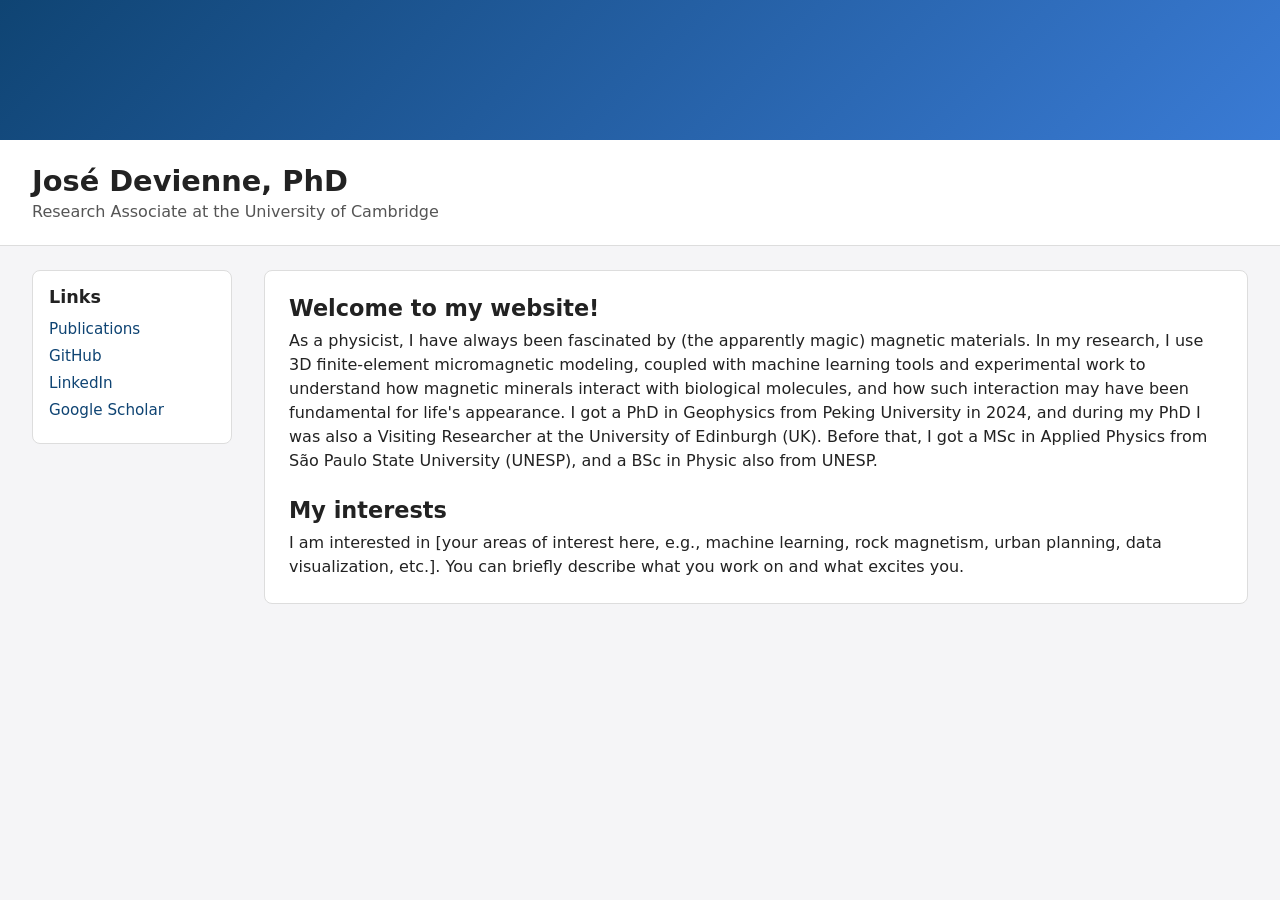
==== index.html @ e474de64 "Correct spelling of 'Jose' to 'José' in index.html" ====
<!DOCTYPE html>
<html lang="en">
<head>
  <meta charset="UTF-8" />
  <title>José Devienne</title>
  <meta name="viewport" content="width=device-width, initial-scale=1" />

  <style>
    * {
      box-sizing: border-box;
      margin: 0;
      padding: 0;
      font-family: system-ui, -apple-system, BlinkMacSystemFont, "Segoe UI", sans-serif;
    }

    body {
      background-color: #f5f5f7;
      color: #222;
    }

    /* Top stripe (can be replaced by a figure/image later) */
    .top-stripe {
      width: 100%;
      height: 140px;
      background: linear-gradient(135deg, #0f4473, #3a7bd5);
    }

    /* Name + job under the stripe */
    .header-info {
      padding: 1.5rem 2rem;
      background-color: #ffffff;
      border-bottom: 1px solid #ddd;
    }

    .header-info h1 {
      font-size: 1.8rem;
      margin-bottom: 0.25rem;
    }

    .header-info p {
      font-size: 1rem;
      color: #555;
    }

    /* Layout with sidebar + main content */
    .page {
      display: flex;
      align-items: flex-start;
      padding: 1.5rem 2rem;
      gap: 2rem;
    }

    /* Left tab / sidebar */
    .sidebar {
      width: 200px;
      background-color: #ffffff;
      border-radius: 8px;
      border: 1px solid #ddd;
      padding: 1rem;
    }

    .sidebar h2 {
      font-size: 1.1rem;
      margin-bottom: 0.75rem;
    }

    .nav-links {
      list-style: none;
    }

    .nav-links li {
      margin-bottom: 0.5rem;
    }

    .nav-links a {
      text-decoration: none;
      color: #0f4473;
      font-size: 0.95rem;
    }

    .nav-links a:hover {
      text-decoration: underline;
    }

    /* Main content area */
    .main-content {
      flex: 1;
      background-color: #ffffff;
      border-radius: 8px;
      border: 1px solid #ddd;
      padding: 1.5rem;
    }

    .main-content section + section {
      margin-top: 1.5rem;
    }

    #welcome h2,
    #interests h2 {
      font-size: 1.4rem;
      margin-bottom: 0.5rem;
    }

    #welcome p,
    #interests p {
      line-height: 1.5;
    }

    /* Responsive: stack sidebar below on small screens */
    @media (max-width: 768px) {
      .page {
        flex-direction: column;
      }

      .sidebar {
        width: 100%;
        order: 2;
      }

      .main-content {
        order: 1;
      }
    }
  </style>
</head>
<body>

  <!-- 1. Stripe on top (replace with a figure/image later if you want) -->
  <div class="top-stripe"></div>

  <!-- Space for name and current job beneath -->
  <header class="header-info">
    <h1>José Devienne, PhD</h1>
    <p>Research Associate at the University of Cambridge</p>
  </header>

  <div class="page">
    <!-- 4. Left tab with links -->
    <nav class="sidebar">
      <h2>Links</h2>
      <ul class="nav-links">
        <li><a href="publications.html">Publications</a></li>
        <li><a href="https://github.com/devienne" target="_blank" rel="noopener">GitHub</a></li>
        <li><a href="https://www.linkedin.com/in/jos%C3%A9-augusto-devienne-331602205/" target="_blank" rel="noopener">LinkedIn</a></li>
        <li><a href="https://scholar.google.com/citations?user=Jmeok9IAAAAJ&hl=en" target="_blank" rel="noopener">Google Scholar</a></li>
      </ul>
    </nav>

    <!-- Main content: welcome + interests -->
    <main class="main-content">
      <!-- 2. Welcome phrase -->
      <section id="welcome">
        <h2>Welcome to my website!</h2>
        <p>
          As a physicist, I have always been fascinated by (the apparently magic) magnetic materials. In my research, I use 3D finite-element micromagnetic modeling, coupled with machine learning tools and experimental work to understand how magnetic minerals interact with biological molecules, and how such interaction may have been fundamental for life's appearance. I got a PhD in Geophysics from Peking University in 2024, and during my PhD I was also a Visiting Researcher at the University of Edinburgh (UK). Before that, I got a MSc in Applied Physics from São Paulo State University (UNESP), and a BSc in Physic also from UNESP.  
        </p>
      </section>

      <!-- 3. Space for presenting interests -->
      <section id="interests">
        <h2>My interests</h2>
        <p>
          <!-- Replace this with your own text -->
          I am interested in [your areas of interest here, e.g., machine learning, rock magnetism, 
          urban planning, data visualization, etc.].  
          You can briefly describe what you work on and what excites you.
        </p>
      </section> 
    </main>
  </div>
</body>
</html>
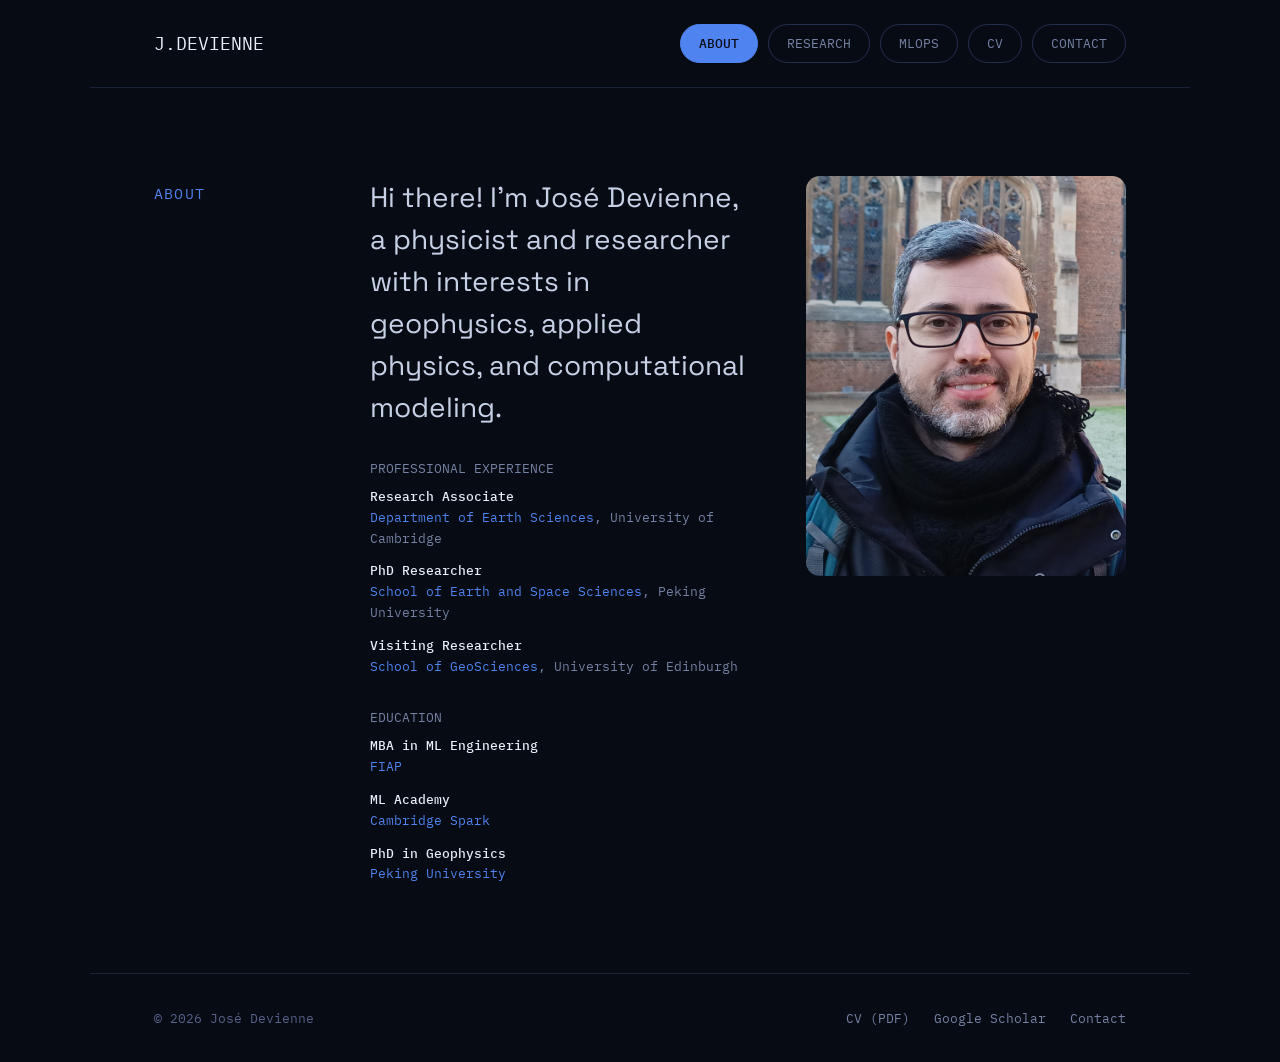
==== commit f9ea5440: "rebuilt website/ added HTMLs, CSS and JS files" ====
--- a/index.html
+++ b/index.html
@@ -1,172 +1,87 @@
 <!DOCTYPE html>
 <html lang="en">
 <head>
-  <meta charset="UTF-8" />
-  <title>José Devienne</title>
-  <meta name="viewport" content="width=device-width, initial-scale=1" />
-
-  <style>
-    * {
-      box-sizing: border-box;
-      margin: 0;
-      padding: 0;
-      font-family: system-ui, -apple-system, BlinkMacSystemFont, "Segoe UI", sans-serif;
-    }
-
-    body {
-      background-color: #f5f5f7;
-      color: #222;
-    }
-
-    /* Top stripe (can be replaced by a figure/image later) */
-    .top-stripe {
-      width: 100%;
-      height: 140px;
-      background: linear-gradient(135deg, #0f4473, #3a7bd5);
-    }
-
-    /* Name + job under the stripe */
-    .header-info {
-      padding: 1.5rem 2rem;
-      background-color: #ffffff;
-      border-bottom: 1px solid #ddd;
-    }
-
-    .header-info h1 {
-      font-size: 1.8rem;
-      margin-bottom: 0.25rem;
-    }
-
-    .header-info p {
-      font-size: 1rem;
-      color: #555;
-    }
-
-    /* Layout with sidebar + main content */
-    .page {
-      display: flex;
-      align-items: flex-start;
-      padding: 1.5rem 2rem;
-      gap: 2rem;
-    }
-
-    /* Left tab / sidebar */
-    .sidebar {
-      width: 200px;
-      background-color: #ffffff;
-      border-radius: 8px;
-      border: 1px solid #ddd;
-      padding: 1rem;
-    }
-
-    .sidebar h2 {
-      font-size: 1.1rem;
-      margin-bottom: 0.75rem;
-    }
-
-    .nav-links {
-      list-style: none;
-    }
-
-    .nav-links li {
-      margin-bottom: 0.5rem;
-    }
-
-    .nav-links a {
-      text-decoration: none;
-      color: #0f4473;
-      font-size: 0.95rem;
-    }
-
-    .nav-links a:hover {
-      text-decoration: underline;
-    }
-
-    /* Main content area */
-    .main-content {
-      flex: 1;
-      background-color: #ffffff;
-      border-radius: 8px;
-      border: 1px solid #ddd;
-      padding: 1.5rem;
-    }
-
-    .main-content section + section {
-      margin-top: 1.5rem;
-    }
-
-    #welcome h2,
-    #interests h2 {
-      font-size: 1.4rem;
-      margin-bottom: 0.5rem;
-    }
-
-    #welcome p,
-    #interests p {
-      line-height: 1.5;
-    }
-
-    /* Responsive: stack sidebar below on small screens */
-    @media (max-width: 768px) {
-      .page {
-        flex-direction: column;
-      }
-
-      .sidebar {
-        width: 100%;
-        order: 2;
-      }
-
-      .main-content {
-        order: 1;
-      }
-    }
-  </style>
+<meta charset="UTF-8">
+<meta name="viewport" content="width=device-width, initial-scale=1">
+<title>José Devienne — Physicist</title>
+<link rel="preconnect" href="https://fonts.googleapis.com">
+<link rel="preconnect" href="https://fonts.gstatic.com" crossorigin>
+<link href="https://fonts.googleapis.com/css2?family=IBM+Plex+Mono:wght@400;500&family=Space+Grotesk:wght@400;500;600&display=swap" rel="stylesheet">
+<link rel="stylesheet" href="style.css">
 </head>
 <body>
+<div class="wrap">
 
-  <!-- 1. Stripe on top (replace with a figure/image later if you want) -->
-  <div class="top-stripe"></div>
+  <!-- Step 1: brand top-left (links home), tabs top-right -->
+  <nav>
+    <a class="brand" href="index.html">J.DEVIENNE</a>
+    <div class="tabs">
+      <a class="active" href="index.html">ABOUT</a>
+      <a href="research.html">RESEARCH</a>
+      <a href="mlops.html">MLOPS</a>
+      <a href="cv.html">CV</a>
+      <a href="contact.html">CONTACT</a>
+    </div>
+  </nav>
 
-  <!-- Space for name and current job beneath -->
-  <header class="header-info">
-    <h1>José Devienne, PhD</h1>
-    <p>Research Associate at the University of Cambridge</p>
-  </header>
+  <!-- Home = photo + intro text, no hero figure -->
+  <section class="about" id="about">
+    <div class="label">ABOUT</div>
+    <div>
+      <p class="lede">
+        Hi there! I'm José Devienne, a physicist and researcher with interests in geophysics, applied physics, and computational modeling.
+      </p>
+      <div class="history">
+        <div class="hist-group">
+          <div class="k">PROFESSIONAL EXPERIENCE</div>
+          <ul class="hist-list">
+            <li>
+              <div class="role">Research Associate</div>
+              <div class="sub"><a href="https://www.esc.cam.ac.uk/" target="_blank" rel="noopener">Department of Earth Sciences</a>, University of Cambridge</div>
+            </li>
+            <li>
+              <div class="role">PhD Researcher</div>
+              <div class="sub"><a href="https://sess2.pku.edu.cn/english/index.htm" target="_blank" rel="noopener">School of Earth and Space Sciences</a>, Peking University</div>
+            </li>
+            <li>
+              <div class="role">Visiting Researcher</div>
+              <div class="sub"><a href="https://geosciences.ed.ac.uk/" target="_blank" rel="noopener">School of GeoSciences</a>, University of Edinburgh</div>
+            </li>
+          </ul>
+        </div>
+        <div class="hist-group">
+          <div class="k">EDUCATION</div>
+          <ul class="hist-list">
+            <li>
+              <div class="role">MBA in ML Engineering</div>
+              <div class="sub"><a href="https://www.fiap.com.br/" target="_blank" rel="noopener">FIAP</a></div>
+            </li>
+            <li>
+              <div class="role">ML Academy</div>
+              <div class="sub"><a href="https://www.cambridgespark.com/" target="_blank" rel="noopener">Cambridge Spark</a></div>
+            </li>
+            <li>
+              <div class="role">PhD in Geophysics</div>
+              <div class="sub"><a href="https://sess2.pku.edu.cn/english/index.htm" target="_blank" rel="noopener">Peking University</a></div>
+            </li>
+          </ul>
+        </div>
+      </div>
+    </div>
+    <figure>
+      <img src="assets/photo.jpg" alt="José Devienne">
+    </figure>
+  </section>
 
-  <div class="page">
-    <!-- 4. Left tab with links -->
-    <nav class="sidebar">
-      <h2>Links</h2>
-      <ul class="nav-links">
-        <li><a href="publications.html">Publications</a></li>
-        <li><a href="https://github.com/devienne" target="_blank" rel="noopener">GitHub</a></li>
-        <li><a href="https://www.linkedin.com/in/jos%C3%A9-augusto-devienne-331602205/" target="_blank" rel="noopener">LinkedIn</a></li>
-        <li><a href="https://scholar.google.com/citations?user=Jmeok9IAAAAJ&hl=en" target="_blank" rel="noopener">Google Scholar</a></li>
-      </ul>
-    </nav>
+  <footer>
+    <div>&copy; 2026 José Devienne</div>
+    <div class="foot-links">
+      <a href="assets/cv.pdf" target="_blank">CV (PDF)</a>
+      <a href="https://scholar.google.com/citations?user=Jmeok9IAAAAJ&hl=en" target="_blank" rel="noopener">Google Scholar</a>
+      <a href="contact.html">Contact</a>
+    </div>
+  </footer>
 
-    <!-- Main content: welcome + interests -->
-    <main class="main-content">
-      <!-- 2. Welcome phrase -->
-      <section id="welcome">
-        <h2>Welcome to my website!</h2>
-        <p>
-          As a physicist, I have always been fascinated by (the apparently magic) magnetic materials. In my research, I use 3D finite-element micromagnetic modeling, coupled with machine learning tools and experimental work to understand how magnetic minerals interact with biological molecules, and how such interaction may have been fundamental for life's appearance. I got a PhD in Geophysics from Peking University in 2024, and during my PhD I was also a Visiting Researcher at the University of Edinburgh (UK). Before that, I got a MSc in Applied Physics from São Paulo State University (UNESP), and a BSc in Physic also from UNESP.  
-        </p>
-      </section>
-
-      <!-- 3. Space for presenting interests -->
-      <section id="interests">
-        <h2>My interests</h2>
-        <p>
-          <!-- Replace this with your own text -->
-          I am interested in [your areas of interest here, e.g., machine learning, rock magnetism, 
-          urban planning, data visualization, etc.].  
-          You can briefly describe what you work on and what excites you.
-        </p>
-      </section> 
-    </main>
-  </div>
+</div>
 </body>
-</html>
+</html>
--- a/style.css
+++ b/style.css
@@ -0,0 +1,348 @@
+/* ============================================================
+   Fonts — same families as the reference site (avalantinas.com):
+   Space Grotesk for headings/body, IBM Plex Mono for labels/nav.
+   Loaded from Google Fonts instead of self-hosted woff2 files —
+   fewer moving parts for a small personal site.
+   ============================================================ */
+
+:root {
+  /* dark blue palette (reference site uses dark + warm orange;
+     we swap in a navy background + blue accent instead) */
+  --bg: #070b14;
+  --ink: #e8edf7;
+  --ink-soft: #c7d1e6;
+  --ink-mute: #93a1c2;
+  --ink-dim: #7482a3;
+  --ink-faint: #57628a;
+  --accent: #4f83f0;
+  --accent-soft: #b9d3ff;
+  --line: #182238;
+  --line-card: #1c2740;
+  --line-pill: #24304c;
+  --card: #0d1526;
+
+  --mono: 'IBM Plex Mono', ui-monospace, monospace;
+  --sans: 'Space Grotesk', sans-serif;
+  --pad: clamp(20px, 5vw, 64px);
+}
+
+* { margin: 0; padding: 0; box-sizing: border-box; }
+
+body {
+  background: var(--bg);
+  color: var(--ink);
+  font-family: var(--sans);
+}
+
+img { max-width: 100%; height: auto; display: block; }
+a { color: var(--accent); }
+a:hover { color: var(--accent-soft); }
+
+.wrap { width: 100%; max-width: 1100px; margin: 0 auto; }
+
+.label {
+  font-family: var(--mono);
+  font-size: 15px;
+  letter-spacing: 0.08em;
+  color: var(--accent);
+  display: block;
+}
+
+/* ============================================================
+   Nav — brand pinned left, tabs pinned right (space-between)
+   ============================================================ */
+nav {
+  display: flex;
+  justify-content: space-between;
+  align-items: center;
+  gap: 16px 20px;
+  flex-wrap: wrap;
+  padding: 24px var(--pad);
+  border-bottom: 1px solid var(--line);
+}
+
+.brand {
+  font-family: var(--mono);
+  font-size: 18px;
+  color: var(--ink);
+  text-decoration: none;
+}
+.brand:hover { color: var(--accent-soft); }
+
+.tabs {
+  display: flex;
+  flex-wrap: wrap;
+  gap: 10px;
+  font-family: var(--mono);
+  font-size: 13px;
+}
+
+.tabs a {
+  color: var(--ink-dim);
+  text-decoration: none;
+  padding: 10px 18px;
+  border: 1px solid var(--line-pill);
+  border-radius: 999px;
+  transition: color 0.15s, border-color 0.15s, background 0.15s;
+}
+.tabs a:hover { color: var(--accent-soft); border-color: var(--accent); }
+.tabs a.active {
+  color: var(--bg);
+  background: var(--accent);
+  border-color: var(--accent);
+  font-weight: 500;
+}
+
+/* ============================================================
+   About / home page
+   ============================================================ */
+.about {
+  padding: 88px var(--pad);
+  display: grid;
+  grid-template-columns: 160px 1fr 320px;
+  gap: 56px;
+  align-items: start;
+}
+.about .label { padding-top: 8px; }
+.about .lede {
+  font-size: clamp(21px, 2.2vw, 28px);
+  line-height: 1.5;
+  font-weight: 400;
+  margin: 0 0 32px;
+  color: var(--ink-soft);
+}
+.about p + p { margin-top: 16px; }
+
+.history {
+  display: flex;
+  flex-wrap: wrap;
+  gap: 32px 64px;
+  margin-top: 32px;
+}
+.hist-group { font-family: var(--mono); font-size: 13px; }
+.hist-group .k { color: var(--ink-dim); margin-bottom: 10px; }
+.hist-list { list-style: none; display: flex; flex-direction: column; gap: 12px; }
+.hist-list li { line-height: 1.6; }
+.hist-list .role { color: var(--ink); font-weight: 500; }
+.hist-list .sub { display: block; color: var(--ink-dim); }
+.hist-list .sub a { color: var(--accent); text-decoration: none; }
+.hist-list .sub a:hover { color: var(--accent-soft); }
+.about figure { margin: 0; }
+.about figure img {
+  width: 320px;
+  max-width: 100%;
+  height: 400px;
+  object-fit: cover;
+  border-radius: 14px;
+  display: block;
+}
+
+@media (max-width: 1023px) {
+  .about {
+    grid-template-columns: 1fr;
+    gap: 32px;
+    padding-top: 64px;
+    padding-bottom: 64px;
+  }
+  .about .label { padding-top: 0; }
+}
+
+/* ============================================================
+   Research page — approach panels
+   ============================================================ */
+.approach > .label { display: block; padding: 56px var(--pad) 0; }
+.approach h2 {
+  font-size: clamp(26px, 3vw, 38px);
+  font-weight: 500;
+  letter-spacing: -0.01em;
+  padding: 14px var(--pad) 40px;
+}
+.panels {
+  display: flex;
+  flex-direction: column;
+  gap: 16px;
+  padding: 0 var(--pad);
+}
+.panel {
+  position: relative;
+  height: 340px;
+  overflow: hidden;
+  border-radius: 12px;
+  background: var(--card);
+  border: 1px solid var(--line-card);
+}
+.panel img {
+  position: absolute;
+  inset: 0;
+  width: 100%;
+  height: 100%;
+  object-fit: cover;
+}
+.panel .shade {
+  position: absolute;
+  inset: 0;
+  background: linear-gradient(180deg, rgba(7,11,20,0.15) 0%, rgba(7,11,20,0) 35%, rgba(7,11,20,0.92) 100%);
+}
+.panel .cap {
+  position: absolute;
+  left: clamp(20px, 2.5vw, 36px);
+  right: clamp(20px, 2.5vw, 36px);
+  bottom: 24px;
+}
+.panel .cap h3 { font-size: clamp(19px, 2.1vw, 24px); font-weight: 500; }
+.panel .cap p { font-size: 15px; line-height: 1.6; color: var(--ink-soft); margin-top: 8px; max-width: 60ch; }
+
+/* methods strip (placeholder techniques, in place of reference's "missions") */
+.methods {
+  display: grid;
+  grid-template-columns: 160px repeat(3, 1fr);
+  gap: 32px;
+  padding: 44px var(--pad);
+  border-bottom: 1px solid var(--line);
+  align-items: baseline;
+}
+.methods div { font-family: var(--mono); font-size: 13px; line-height: 1.9; }
+.methods .sub { color: var(--ink-dim); }
+
+@media (max-width: 1023px) {
+  .methods { grid-template-columns: 1fr 1fr; }
+}
+@media (max-width: 767px) {
+  .panel { height: 300px; }
+  .methods { grid-template-columns: 1fr; gap: 20px; }
+}
+
+/* ============================================================
+   Research page — selected publications cards
+   ============================================================ */
+.research { padding: 64px var(--pad) 88px; }
+.research .label { display: block; margin-bottom: 36px; }
+.cards {
+  display: grid;
+  grid-template-columns: repeat(2, 1fr);
+  gap: 20px;
+}
+.card {
+  text-decoration: none;
+  color: inherit;
+  background: var(--card);
+  border: 1px solid var(--line-card);
+  border-radius: 10px;
+  padding: 32px;
+  display: block;
+  transition: border-color 0.15s;
+}
+.card:hover { border-color: var(--accent); color: inherit; }
+.card .meta {
+  display: flex;
+  justify-content: space-between;
+  gap: 12px;
+  margin-bottom: 18px;
+  font-family: var(--mono);
+  font-size: 12.5px;
+}
+.card .meta .src { color: var(--ink-dim); }
+.card .meta .arrow { color: var(--accent); }
+.card .title { font-size: clamp(18px, 1.8vw, 21px); line-height: 1.35; font-weight: 500; }
+
+.card.all {
+  background: transparent;
+  border-style: dashed;
+  border-color: var(--line-pill);
+  display: flex;
+  flex-direction: column;
+  justify-content: center;
+  align-items: center;
+  gap: 12px;
+}
+.card.all:hover { border-color: var(--accent); }
+.card.all .t { font-size: 21px; font-weight: 500; color: var(--ink-soft); }
+.card.all .s { font-family: var(--mono); font-size: 13px; color: var(--accent); }
+
+@media (max-width: 767px) {
+  .cards { grid-template-columns: 1fr; }
+}
+
+/* ============================================================
+   CV page
+   ============================================================ */
+.cvpage { padding: 64px var(--pad) 96px; }
+.cvpage .label { display: block; margin-bottom: 28px; }
+.cvpage .btn-row { display: flex; flex-wrap: wrap; gap: 14px; margin-bottom: 36px; }
+.btn {
+  display: inline-flex;
+  align-items: center;
+  gap: 12px;
+  font-family: var(--mono);
+  font-size: 13.5px;
+  text-decoration: none;
+  border-radius: 999px;
+  padding: 15px 28px;
+  transition: color 0.15s, border-color 0.15s, background 0.15s;
+}
+.btn.solid {
+  background: var(--accent);
+  border: 1px solid var(--accent);
+  color: var(--bg);
+  font-weight: 500;
+}
+.btn.solid:hover { background: var(--accent-soft); border-color: var(--accent-soft); color: var(--bg); }
+.cv-embed { width: 100%; height: 84vh; border: 1px solid var(--line-card); border-radius: 10px; }
+.cv-fallback { font-size: 16px; color: var(--ink-mute); padding: 24px; }
+
+/* ============================================================
+   Contact page
+   ============================================================ */
+.contact { padding: 80px var(--pad); }
+.contact .label { display: block; margin-bottom: 24px; }
+.email-link {
+  display: inline-block;
+  font-size: clamp(20px, 3vw, 30px);
+  font-weight: 500;
+  color: var(--ink);
+  text-decoration: none;
+  overflow-wrap: anywhere;
+}
+.email-link:hover { color: var(--accent-soft); }
+
+.pills { display: flex; flex-wrap: wrap; gap: 14px; margin-top: 40px; }
+.pill {
+  display: inline-flex;
+  align-items: center;
+  gap: 12px;
+  border: 1px solid var(--line-pill);
+  border-radius: 999px;
+  padding: 14px 26px;
+  font-family: var(--mono);
+  font-size: 13px;
+  color: var(--ink);
+  text-decoration: none;
+  transition: border-color 0.15s, color 0.15s;
+}
+.pill:hover { border-color: var(--accent); color: var(--accent-soft); }
+
+/* ============================================================
+   Footer
+   ============================================================ */
+footer {
+  padding: 36px var(--pad);
+  border-top: 1px solid var(--line);
+  display: flex;
+  justify-content: space-between;
+  align-items: center;
+  gap: 14px 32px;
+  flex-wrap: wrap;
+  font-family: var(--mono);
+  font-size: 12.5px;
+  color: var(--ink-faint);
+}
+footer .foot-links { display: flex; flex-wrap: wrap; gap: 8px 24px; }
+footer a { color: var(--ink-dim); text-decoration: none; }
+footer a:hover { color: var(--accent-soft); }
+
+@media (max-width: 767px) {
+  nav { justify-content: center; text-align: center; }
+  .tabs { justify-content: center; }
+  .tabs a { padding: 8px 14px; }
+  footer { justify-content: center; text-align: center; }
+}
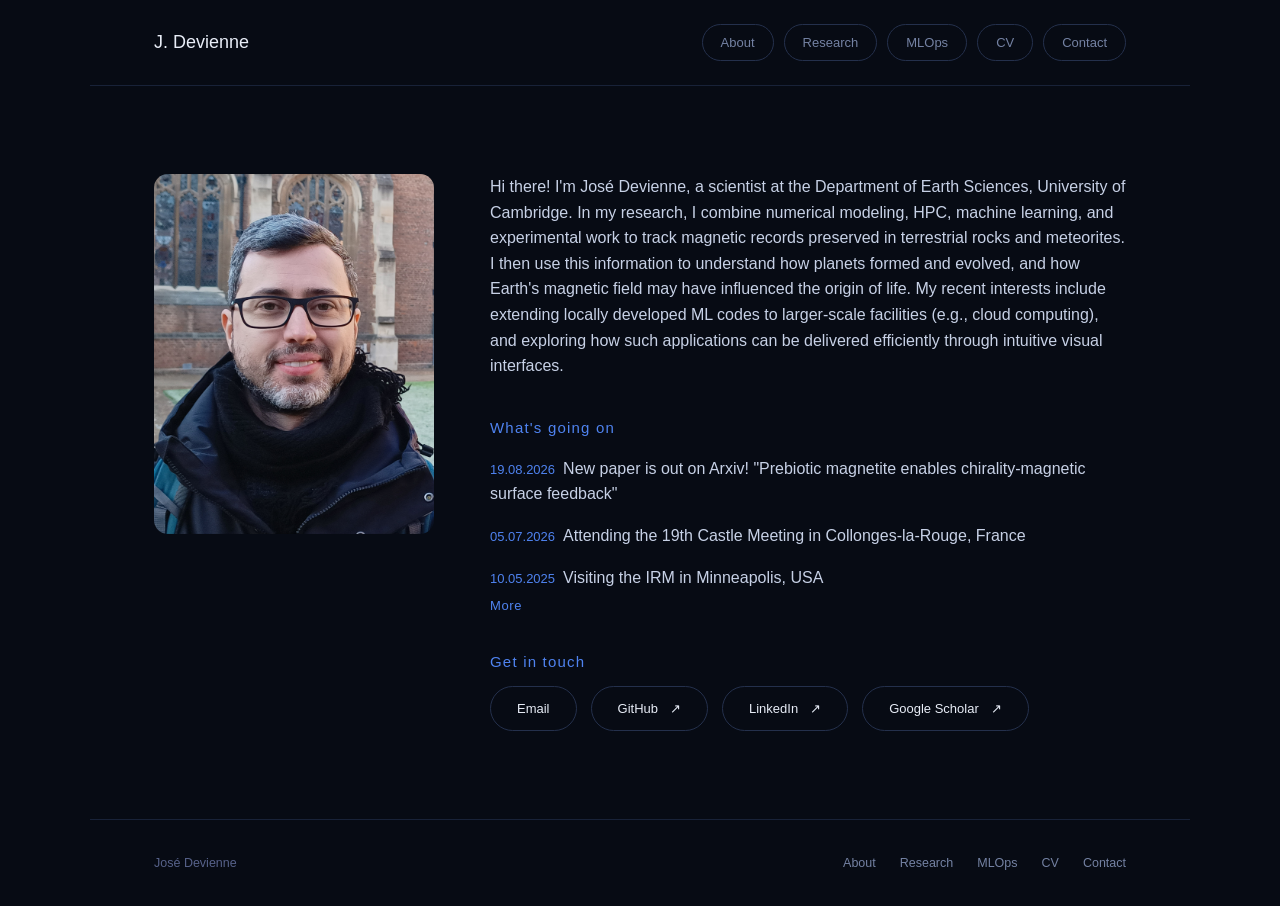
==== commit 57a14f3f: "changed intro page and added floating boxes" ====
--- a/index.html
+++ b/index.html
@@ -3,10 +3,7 @@
 <head>
 <meta charset="UTF-8">
 <meta name="viewport" content="width=device-width, initial-scale=1">
-<title>José Devienne — Physicist</title>
-<link rel="preconnect" href="https://fonts.googleapis.com">
-<link rel="preconnect" href="https://fonts.gstatic.com" crossorigin>
-<link href="https://fonts.googleapis.com/css2?family=IBM+Plex+Mono:wght@400;500&family=Space+Grotesk:wght@400;500;600&display=swap" rel="stylesheet">
+<title>José Devienne</title>
 <link rel="stylesheet" href="style.css">
 </head>
 <body>
@@ -14,74 +11,139 @@
 
   <!-- Step 1: brand top-left (links home), tabs top-right -->
   <nav>
-    <a class="brand" href="index.html">J.DEVIENNE</a>
+    <a class="brand" href="index.html">J. Devienne</a>
     <div class="tabs">
-      <a class="active" href="index.html">ABOUT</a>
-      <a href="research.html">RESEARCH</a>
-      <a href="mlops.html">MLOPS</a>
+      <a href="about.html">About</a>
+      <a href="research.html">Research</a>
+      <a href="mlops.html">MLOps</a>
       <a href="cv.html">CV</a>
-      <a href="contact.html">CONTACT</a>
+      <a href="contact.html">Contact</a>
     </div>
   </nav>
 
-  <!-- Home = photo + intro text, no hero figure -->
+  <!-- Home = photo (left) + "What's going on" updates feed (right) -->
   <section class="about" id="about">
-    <div class="label">ABOUT</div>
-    <div>
-      <p class="lede">
-        Hi there! I'm José Devienne, a physicist and researcher with interests in geophysics, applied physics, and computational modeling.
-      </p>
-      <div class="history">
-        <div class="hist-group">
-          <div class="k">PROFESSIONAL EXPERIENCE</div>
-          <ul class="hist-list">
-            <li>
-              <div class="role">Research Associate</div>
-              <div class="sub"><a href="https://www.esc.cam.ac.uk/" target="_blank" rel="noopener">Department of Earth Sciences</a>, University of Cambridge</div>
-            </li>
-            <li>
-              <div class="role">PhD Researcher</div>
-              <div class="sub"><a href="https://sess2.pku.edu.cn/english/index.htm" target="_blank" rel="noopener">School of Earth and Space Sciences</a>, Peking University</div>
-            </li>
-            <li>
-              <div class="role">Visiting Researcher</div>
-              <div class="sub"><a href="https://geosciences.ed.ac.uk/" target="_blank" rel="noopener">School of GeoSciences</a>, University of Edinburgh</div>
-            </li>
-          </ul>
-        </div>
-        <div class="hist-group">
-          <div class="k">EDUCATION</div>
-          <ul class="hist-list">
-            <li>
-              <div class="role">MBA in ML Engineering</div>
-              <div class="sub"><a href="https://www.fiap.com.br/" target="_blank" rel="noopener">FIAP</a></div>
-            </li>
-            <li>
-              <div class="role">ML Academy</div>
-              <div class="sub"><a href="https://www.cambridgespark.com/" target="_blank" rel="noopener">Cambridge Spark</a></div>
-            </li>
-            <li>
-              <div class="role">PhD in Geophysics</div>
-              <div class="sub"><a href="https://sess2.pku.edu.cn/english/index.htm" target="_blank" rel="noopener">Peking University</a></div>
-            </li>
-          </ul>
-        </div>
-      </div>
-    </div>
     <figure>
       <img src="assets/photo.jpg" alt="José Devienne">
     </figure>
+    <div>
+      <p class="lede">
+        Hi there! I'm José Devienne, a scientist at the <a href="https://www.esc.cam.ac.uk/" target="_blank" rel="noopener">Department of Earth Sciences</a>, <a href="https://www.cam.ac.uk/" target="_blank" rel="noopener">University of Cambridge</a>. In my research, I combine numerical modeling, HPC, machine learning, and experimental work to track magnetic records preserved in terrestrial rocks and meteorites. I then use this information to understand how planets formed and evolved, and how Earth's magnetic field may have influenced the origin of life. My recent interests include extending locally developed ML codes to larger-scale facilities (e.g., cloud computing), and exploring how such applications can be delivered efficiently through intuitive visual interfaces.
+      </p>
+
+      <div class="label">What's going on</div>
+
+      <!-- Each item is clickable — opens a modal populated from the matching
+           <template> below. Placeholder items/content for now; add more and
+           swap in real text/links/figures later. -->
+      <ul class="updates-list">
+        <li>
+          <button type="button" class="update-item" data-modal-target="modal-update-1">
+            <span class="date">19.08.2026</span>New paper is out on Arxiv! "Prebiotic magnetite enables chirality-magnetic surface feedback"
+          </button>
+        </li>
+        <li>
+          <button type="button" class="update-item" data-modal-target="modal-update-2">
+            <span class="date">05.07.2026</span>Attending the 19th Castle Meeting in Collonges-la-Rouge, France
+          </button>
+        </li>
+        <li>
+          <button type="button" class="update-item" data-modal-target="modal-update-3">
+            <span class="date">10.05.2025</span>Visiting the IRM in Minneapolis, USA
+          </button>
+        </li>
+      </ul>
+      <button type="button" class="update-more" data-modal-target="modal-all-updates">More</button>
+
+      <div class="pills-label">Get in touch</div>
+      <div class="pills">
+        <a class="pill" href="mailto:jd2108@cam.ac.uk">Email</a>
+        <a class="pill" href="https://github.com/devienne" target="_blank" rel="noopener">GitHub <span>↗</span></a>
+        <a class="pill" href="https://www.linkedin.com/in/jose-devienne-331602205/" target="_blank" rel="noopener">LinkedIn <span>↗</span></a>
+        <a class="pill" href="https://scholar.google.com/citations?user=Jmeok9IAAAAJ&hl=en" target="_blank" rel="noopener">Google Scholar <span>↗</span></a>
+      </div>
+    </div>
   </section>
 
   <footer>
-    <div>&copy; 2026 José Devienne</div>
+    <div>José Devienne</div>
     <div class="foot-links">
-      <a href="assets/cv.pdf" target="_blank">CV (PDF)</a>
-      <a href="https://scholar.google.com/citations?user=Jmeok9IAAAAJ&hl=en" target="_blank" rel="noopener">Google Scholar</a>
+      <a href="about.html">About</a>
+      <a href="research.html">Research</a>
+      <a href="mlops.html">MLOps</a>
+      <a href="cv.html">CV</a>
       <a href="contact.html">Contact</a>
     </div>
   </footer>
 
+  <!-- Modal content templates — one per update above, plus modal-all-updates
+       (the full archive shown by "More"). Body text/link/figure are still
+       placeholders — edit freely; the modal just clones whichever <template>
+       matches the clicked item's data-modal-target. -->
+  <template id="modal-update-1">
+    <h3>New paper is out on Arxiv! "Prebiotic magnetite enables chirality-magnetic surface feedback"</h3>
+    <p>Placeholder text — add a short summary of this update here.</p>
+    <p><a href="#" target="_blank" rel="noopener">Placeholder link ↗</a></p>
+    <div class="modal-figures">
+      <img src="assets/figure-update-placeholder.svg" alt="Placeholder figure">
+    </div>
+  </template>
+
+  <template id="modal-update-2">
+    <h3>Attending the 19th Castle Meeting in Collonges-la-Rouge, France</h3>
+    <p>Placeholder text — add a short summary of this update here.</p>
+    <p><a href="#" target="_blank" rel="noopener">Placeholder link ↗</a></p>
+    <div class="modal-figures">
+      <img src="assets/figure-update-placeholder.svg" alt="Placeholder figure">
+    </div>
+  </template>
+
+  <template id="modal-update-3">
+    <h3>Visiting the IRM in Minneapolis, USA</h3>
+    <p>Placeholder text — add a short summary of this update here.</p>
+    <p><a href="#" target="_blank" rel="noopener">Placeholder link ↗</a></p>
+    <div class="modal-figures">
+      <img src="assets/figure-update-placeholder.svg" alt="Placeholder figure">
+    </div>
+  </template>
+
+  <!-- "More" opens this: every update ever posted, each still clickable —
+       clicking one swaps this list for that story's own template above. -->
+  <template id="modal-all-updates">
+    <h3>All updates</h3>
+    <ul class="updates-list">
+      <li>
+        <button type="button" class="update-item" data-modal-target="modal-update-1">
+          <span class="date">19.08.2026</span>New paper is out on Arxiv! "Prebiotic magnetite enables chirality-magnetic surface feedback"
+        </button>
+      </li>
+      <li>
+        <button type="button" class="update-item" data-modal-target="modal-update-2">
+          <span class="date">05.07.2026</span>Attending the 19th Castle Meeting in Collonges-la-Rouge, France
+        </button>
+      </li>
+      <li>
+        <button type="button" class="update-item" data-modal-target="modal-update-3">
+          <span class="date">10.05.2025</span>Visiting the IRM in Minneapolis, USA
+        </button>
+      </li>
+    </ul>
+  </template>
+
+  <div class="modal-overlay" id="modal-overlay" hidden>
+    <div class="modal" role="dialog" aria-modal="true">
+      <button class="modal-close" id="modal-close" type="button" aria-label="Close">&times;</button>
+      <div class="modal-body" id="modal-body"></div>
+    </div>
+  </div>
+
+  <!-- Lightbox: click any figure inside the modal to view it larger -->
+  <div class="lightbox-overlay" id="lightbox-overlay" hidden>
+    <button class="lightbox-close" id="lightbox-close" type="button" aria-label="Close">&times;</button>
+    <img id="lightbox-img" src="" alt="">
+  </div>
+
 </div>
+<script src="script.js"></script>
 </body>
 </html>
--- a/style.css
+++ b/style.css
@@ -1,13 +1,12 @@
 /* ============================================================
-   Fonts — same families as the reference site (avalantinas.com):
-   Space Grotesk for headings/body, IBM Plex Mono for labels/nav.
-   Loaded from Google Fonts instead of self-hosted woff2 files —
-   fewer moving parts for a small personal site.
+   Fonts — Arial everywhere (both the --mono and --sans slots point
+   at the same stack now, so labels/nav and headings/body all render
+   in Arial; the two variable names are kept so the rest of the
+   stylesheet doesn't need to change).
    ============================================================ */
 
 :root {
-  /* dark blue palette (reference site uses dark + warm orange;
-     we swap in a navy background + blue accent instead) */
+  /* dark blue palette */
   --bg: #070b14;
   --ink: #e8edf7;
   --ink-soft: #c7d1e6;
@@ -21,8 +20,8 @@
   --line-pill: #24304c;
   --card: #0d1526;
 
-  --mono: 'IBM Plex Mono', ui-monospace, monospace;
-  --sans: 'Space Grotesk', sans-serif;
+  --mono: Arial, Helvetica, sans-serif;
+  --sans: Arial, Helvetica, sans-serif;
   --pad: clamp(20px, 5vw, 64px);
 }
 
@@ -99,19 +98,74 @@
 .about {
   padding: 88px var(--pad);
   display: grid;
-  grid-template-columns: 160px 1fr 320px;
+  grid-template-columns: 280px 1fr;
   gap: 56px;
   align-items: start;
 }
-.about .label { padding-top: 8px; }
 .about .lede {
-  font-size: clamp(21px, 2.2vw, 28px);
-  line-height: 1.5;
+  font-size: 16px;
+  line-height: 1.6;
   font-weight: 400;
-  margin: 0 0 32px;
+  margin: 0 0 40px;
   color: var(--ink-soft);
 }
-.about p + p { margin-top: 16px; }
+.about .label { margin-bottom: 20px; }
+
+/* Inline links inside intro-style paragraphs read as plain text —
+   no color change, no underline — but stay clickable. */
+.lede a { color: inherit; text-decoration: none; }
+.lede a:hover { color: inherit; }
+
+/* "What's going on" — clickable dated updates, each opening the
+   shared modal (same component the Research panels use). */
+.updates-list {
+  list-style: none;
+  margin: 0 0 8px;
+  padding: 0;
+  display: flex;
+  flex-direction: column;
+  gap: 16px;
+}
+.update-item {
+  display: block;
+  width: 100%;
+  text-align: left;
+  background: none;
+  border: none;
+  padding: 0;
+  font-family: var(--sans);
+  font-size: 16px;
+  line-height: 1.6;
+  color: var(--ink-soft);
+  cursor: pointer;
+  transition: color 0.15s;
+}
+.update-item:hover, .update-item:focus-visible { color: var(--accent-soft); }
+.update-item:focus-visible { outline: 2px solid var(--accent); outline-offset: 4px; }
+.update-item .date {
+  font-family: var(--mono);
+  font-size: 13px;
+  color: var(--accent);
+  margin-right: 8px;
+}
+
+/* "More" — opens a modal listing every update (the full archive);
+   each entry in that list is itself a .update-item, so clicking one
+   swaps the modal from the list view to that story's detail view. */
+.update-more {
+  display: block;
+  background: none;
+  border: none;
+  padding: 0;
+  font-family: var(--mono);
+  font-size: 13px;
+  letter-spacing: 0.05em;
+  color: var(--accent);
+  cursor: pointer;
+  transition: color 0.15s;
+}
+.update-more:hover, .update-more:focus-visible { color: var(--accent-soft); }
+.update-more:focus-visible { outline: 2px solid var(--accent); outline-offset: 4px; }
 
 .history {
   display: flex;
@@ -129,12 +183,79 @@
 .hist-list .sub a:hover { color: var(--accent-soft); }
 .about figure { margin: 0; }
 .about figure img {
-  width: 320px;
-  max-width: 100%;
-  height: 400px;
+  width: 100%;
+  height: 360px;
   object-fit: cover;
   border-radius: 14px;
   display: block;
+}
+
+/* ============================================================
+   About page (bio + education) — two columns, no photo column
+   ============================================================ */
+.bio {
+  padding: 88px var(--pad);
+  display: grid;
+  grid-template-columns: 160px 1fr;
+  gap: 56px;
+  align-items: start;
+}
+.bio .label { padding-top: 8px; }
+.bio .lede {
+  font-size: 16px;
+  line-height: 1.6;
+  font-weight: 400;
+  margin: 0 0 32px;
+  color: var(--ink-soft);
+}
+.bio p + p { margin-top: 16px; }
+
+/* ============================================================
+   Timeline — sits between the bio text and the education list.
+   An SVG draws the curve/markers/stems (decorative); HTML buttons
+   are absolutely positioned over it to stay clickable/keyboard-
+   accessible. Positions are hand-tuned to the viewBox below, so if
+   the curve path changes, nudge the .timeline-point offsets too.
+   ============================================================ */
+.timeline {
+  position: relative;
+  width: 100%;
+  height: 220px;
+  margin: 16px 0 48px;
+}
+.timeline-curve { position: absolute; inset: 0; width: 100%; height: 100%; }
+.timeline-curve .curve { fill: none; stroke: var(--line-pill); stroke-width: 2; }
+.timeline-curve .stem { stroke: var(--line-pill); stroke-width: 1.5; stroke-dasharray: 3 4; }
+.timeline-curve .marker { fill: var(--accent); }
+.timeline-point {
+  position: absolute;
+  transform: translateX(-50%);
+  width: 170px;
+  background: none;
+  border: none;
+  padding: 0;
+  font-family: var(--mono);
+  font-size: 12.5px;
+  line-height: 1.5;
+  color: var(--ink-soft);
+  text-align: center;
+  cursor: pointer;
+  transition: color 0.15s;
+}
+.timeline-point:hover, .timeline-point:focus-visible { color: var(--accent-soft); }
+.timeline-point:focus-visible { outline: 2px solid var(--accent); outline-offset: 4px; }
+.timeline-point-1 { left: 16.7%; top: 6px; }
+.timeline-point-2 { left: 50%; top: 180px; }
+.timeline-point-3 { left: 83.3%; top: 6px; }
+
+@media (max-width: 1023px) {
+  .bio {
+    grid-template-columns: 1fr;
+    gap: 32px;
+    padding-top: 64px;
+    padding-bottom: 64px;
+  }
+  .bio .label { padding-top: 0; }
 }
 
 @media (max-width: 1023px) {
@@ -144,7 +265,6 @@
     padding-top: 64px;
     padding-bottom: 64px;
   }
-  .about .label { padding-top: 0; }
 }
 
 /* ============================================================
@@ -170,7 +290,11 @@
   border-radius: 12px;
   background: var(--card);
   border: 1px solid var(--line-card);
-}
+  cursor: pointer;
+  transition: border-color 0.15s;
+}
+.panel:hover, .panel:focus-visible { border-color: var(--accent); }
+.panel:focus-visible { outline: 2px solid var(--accent); outline-offset: 3px; }
 .panel img {
   position: absolute;
   inset: 0;
@@ -268,6 +392,13 @@
    ============================================================ */
 .cvpage { padding: 64px var(--pad) 96px; }
 .cvpage .label { display: block; margin-bottom: 28px; }
+.cv-block + .cv-block { margin-top: 72px; }
+.cv-heading {
+  font-size: clamp(22px, 2.4vw, 30px);
+  font-weight: 500;
+  letter-spacing: -0.01em;
+  margin-bottom: 20px;
+}
 .cvpage .btn-row { display: flex; flex-wrap: wrap; gap: 14px; margin-bottom: 36px; }
 .btn {
   display: inline-flex;
@@ -295,17 +426,20 @@
    ============================================================ */
 .contact { padding: 80px var(--pad); }
 .contact .label { display: block; margin-bottom: 24px; }
-.email-link {
-  display: inline-block;
-  font-size: clamp(20px, 3vw, 30px);
-  font-weight: 500;
-  color: var(--ink);
-  text-decoration: none;
-  overflow-wrap: anywhere;
-}
-.email-link:hover { color: var(--accent-soft); }
-
-.pills { display: flex; flex-wrap: wrap; gap: 14px; margin-top: 40px; }
+
+/* Pill buttons — used on the Contact page and below the intro text
+   on the home page (Email / GitHub / LinkedIn / Google Scholar) */
+.pills-label {
+  display: block;
+  font-family: var(--mono);
+  font-size: 15px;
+  letter-spacing: 0.08em;
+  color: var(--accent);
+  margin-top: 40px;
+  margin-bottom: 16px;
+}
+.pills { display: flex; flex-wrap: wrap; gap: 14px; }
+.pills-label + .pills { margin-top: 0; }
 .pill {
   display: inline-flex;
   align-items: center;
@@ -345,4 +479,115 @@
   .tabs { justify-content: center; }
   .tabs a { padding: 8px 14px; }
   footer { justify-content: center; text-align: center; }
-}+}
+
+/* ============================================================
+   Modal — placeholder popup opened by clicking a panel.
+   Content is filled in by script.js from a matching <template>,
+   so the markup/text/figures can be swapped in later per panel.
+   ============================================================ */
+.modal-overlay {
+  position: fixed;
+  inset: 0;
+  background: rgba(7, 11, 20, 0.75);
+  display: flex;
+  align-items: center;
+  justify-content: center;
+  padding: 24px;
+  z-index: 100;
+}
+.modal-overlay[hidden] { display: none; }
+.modal {
+  position: relative;
+  width: 100%;
+  max-width: 1040px;
+  max-height: 90vh;
+  overflow-y: auto;
+  background: var(--card);
+  border: 1px solid var(--line-card);
+  border-radius: 14px;
+  padding: 56px 48px 48px;
+}
+.modal-close {
+  position: absolute;
+  top: 16px;
+  right: 16px;
+  width: 36px;
+  height: 36px;
+  display: flex;
+  align-items: center;
+  justify-content: center;
+  background: none;
+  border: 1px solid var(--line-pill);
+  border-radius: 999px;
+  color: var(--ink);
+  font-size: 18px;
+  line-height: 1;
+  cursor: pointer;
+  transition: border-color 0.15s, color 0.15s;
+}
+.modal-close:hover { border-color: var(--accent); color: var(--accent-soft); }
+.modal-body h3 {
+  font-size: clamp(22px, 2.6vw, 30px);
+  font-weight: 500;
+  margin-bottom: 18px;
+  padding-right: 40px;
+}
+.modal-body p { font-size: 16px; line-height: 1.7; color: var(--ink-soft); margin-bottom: 14px; }
+.modal-figures {
+  display: grid;
+  grid-template-columns: repeat(auto-fit, minmax(320px, 1fr));
+  gap: 16px;
+  margin-top: 24px;
+}
+.modal-figures img {
+  width: 100%;
+  height: auto;
+  border-radius: 8px;
+  border: 1px solid var(--line-card);
+  cursor: zoom-in;
+  transition: border-color 0.15s;
+}
+.modal-figures img:hover { border-color: var(--accent); }
+
+/* ============================================================
+   Lightbox — click a figure inside the modal to view it larger.
+   Stacks above the modal (higher z-index); Escape/click-outside
+   closes just the lightbox, not the modal underneath.
+   ============================================================ */
+.lightbox-overlay {
+  position: fixed;
+  inset: 0;
+  background: rgba(2, 4, 9, 0.9);
+  display: flex;
+  align-items: center;
+  justify-content: center;
+  padding: 32px;
+  z-index: 200;
+}
+.lightbox-overlay[hidden] { display: none; }
+.lightbox-overlay img {
+  max-width: 92vw;
+  max-height: 88vh;
+  border-radius: 10px;
+  border: 1px solid var(--line-card);
+}
+.lightbox-close {
+  position: fixed;
+  top: 20px;
+  right: 24px;
+  width: 40px;
+  height: 40px;
+  display: flex;
+  align-items: center;
+  justify-content: center;
+  background: none;
+  border: 1px solid var(--line-pill);
+  border-radius: 999px;
+  color: var(--ink);
+  font-size: 20px;
+  line-height: 1;
+  cursor: pointer;
+  transition: border-color 0.15s, color 0.15s;
+}
+.lightbox-close:hover { border-color: var(--accent); color: var(--accent-soft); }
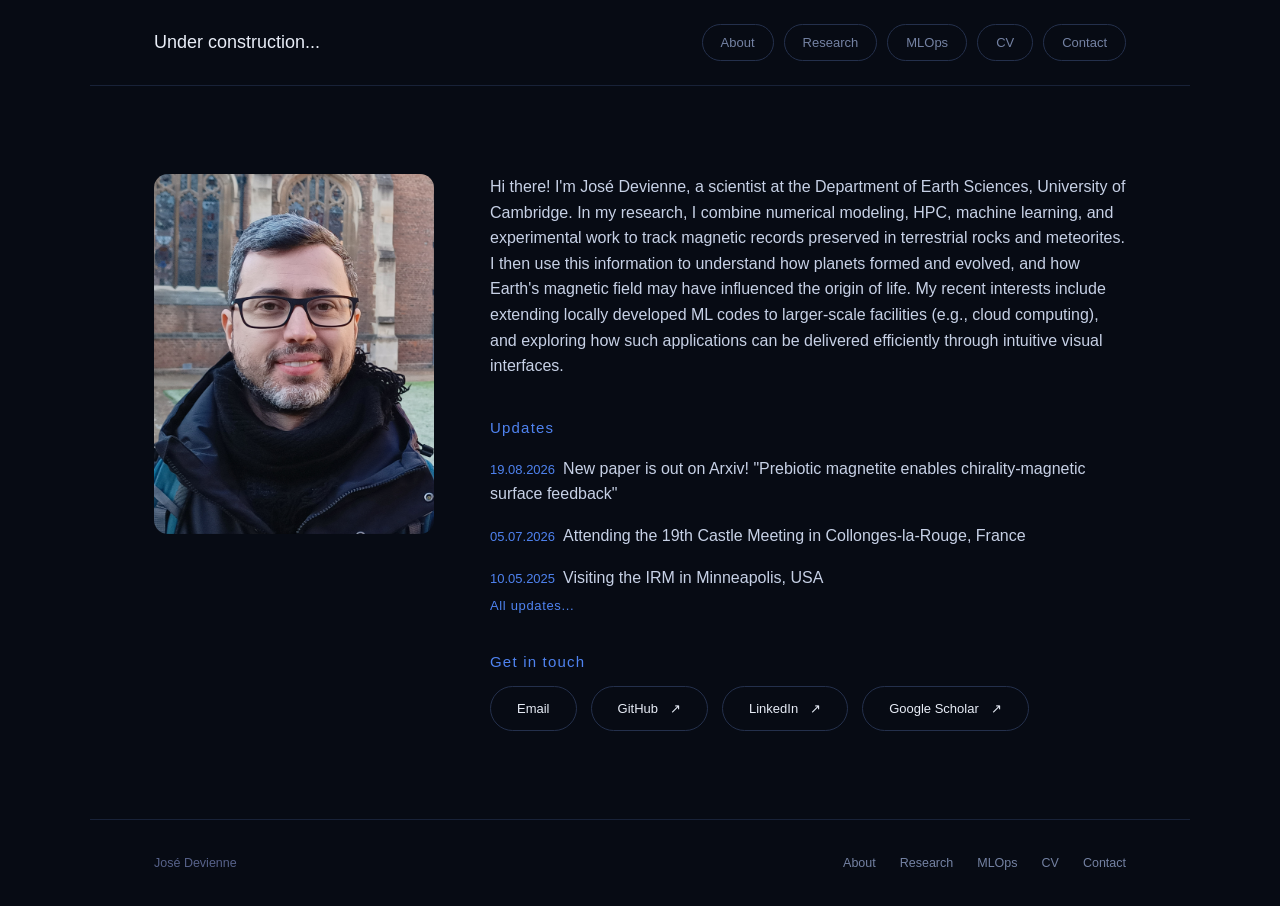
==== commit 0a773095: "added updates list" ====
--- a/index.html
+++ b/index.html
@@ -11,7 +11,7 @@
 
   <!-- Step 1: brand top-left (links home), tabs top-right -->
   <nav>
-    <a class="brand" href="index.html">J. Devienne</a>
+    <a class="brand" href="index.html">Under construction... </a>
     <div class="tabs">
       <a href="about.html">About</a>
       <a href="research.html">Research</a>
@@ -31,7 +31,7 @@
         Hi there! I'm José Devienne, a scientist at the <a href="https://www.esc.cam.ac.uk/" target="_blank" rel="noopener">Department of Earth Sciences</a>, <a href="https://www.cam.ac.uk/" target="_blank" rel="noopener">University of Cambridge</a>. In my research, I combine numerical modeling, HPC, machine learning, and experimental work to track magnetic records preserved in terrestrial rocks and meteorites. I then use this information to understand how planets formed and evolved, and how Earth's magnetic field may have influenced the origin of life. My recent interests include extending locally developed ML codes to larger-scale facilities (e.g., cloud computing), and exploring how such applications can be delivered efficiently through intuitive visual interfaces.
       </p>
 
-      <div class="label">What's going on</div>
+      <div class="label">Updates</div>
 
       <!-- Each item is clickable — opens a modal populated from the matching
            <template> below. Placeholder items/content for now; add more and
@@ -53,7 +53,7 @@
           </button>
         </li>
       </ul>
-      <button type="button" class="update-more" data-modal-target="modal-all-updates">More</button>
+      <button type="button" class="update-more" data-modal-target="modal-all-updates">All updates...</button>
 
       <div class="pills-label">Get in touch</div>
       <div class="pills">
@@ -82,10 +82,14 @@
        matches the clicked item's data-modal-target. -->
   <template id="modal-update-1">
     <h3>New paper is out on Arxiv! "Prebiotic magnetite enables chirality-magnetic surface feedback"</h3>
-    <p>Placeholder text — add a short summary of this update here.</p>
-    <p><a href="#" target="_blank" rel="noopener">Placeholder link ↗</a></p>
+    <p>
+      In this work we show that magnetite particles would have formed through different mechanisms on early Earth settings. 
+      We then fully characterized the prebiotically plausible magnetite products both magnetically and morphologically and show that most particles occupy the so-called vortex range, where grains form complex magentic structures known as vortex states. 
+      We employ 3D micromagnetic modeling to show that such vortex magnetite particles are highly susceptible to interac magnetically with biomolecules, with potential implications for the origins of life.
+    </p>
+    <p><a href="https://arxiv.org/abs/2605.19387" target="_blank" rel="noopener">Link for the paper ↗</a></p>
     <div class="modal-figures">
-      <img src="assets/figure-update-placeholder.svg" alt="Placeholder figure">
+      <img src="assets/Figure 1_page-0001.jpg" alt="Placeholder figure">
     </div>
   </template>
 
--- a/style.css
+++ b/style.css
@@ -301,6 +301,7 @@
   width: 100%;
   height: 100%;
   object-fit: cover;
+  object-position: top;
 }
 .panel .shade {
   position: absolute;
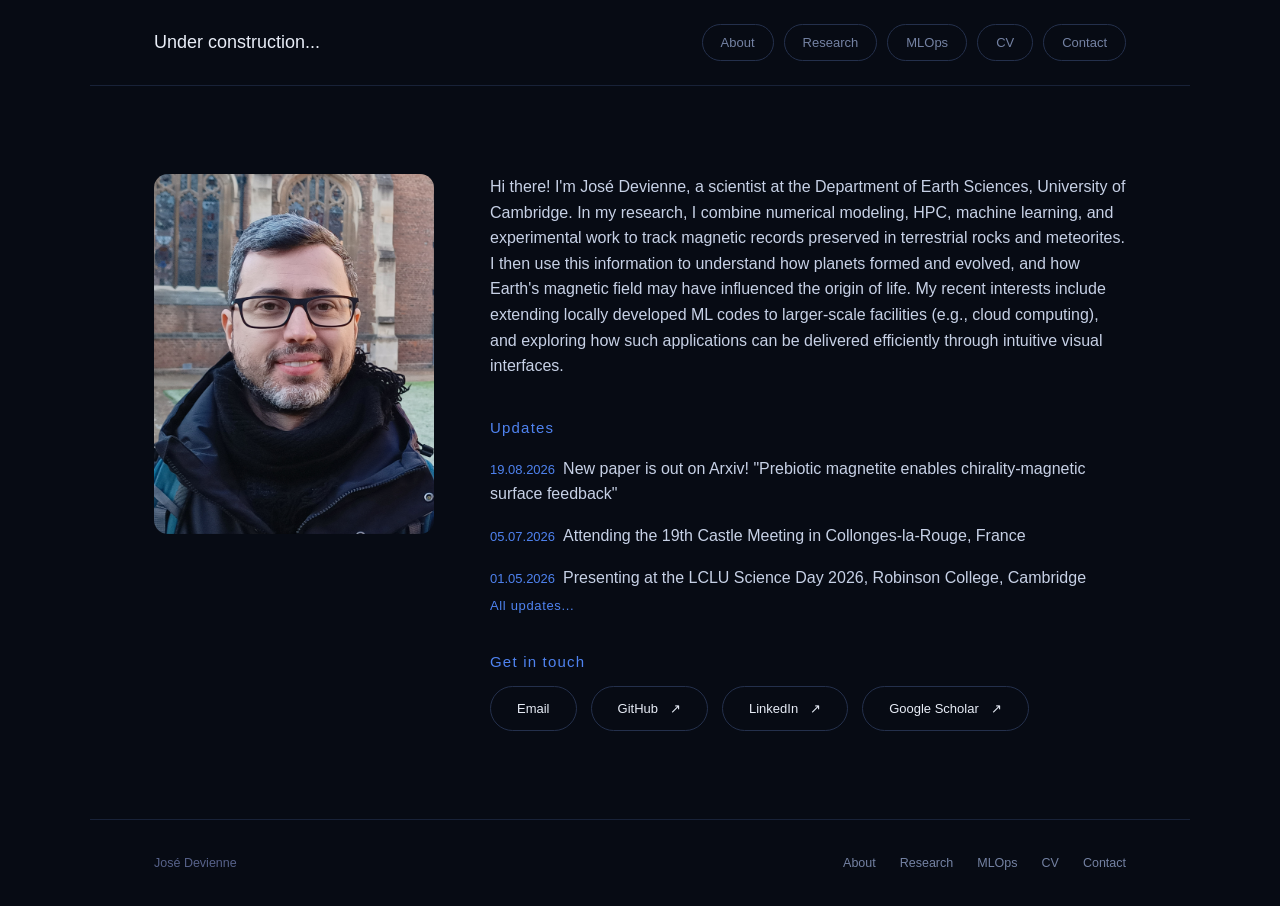
==== commit 6a2d6725: "added updates" ====
--- a/index.html
+++ b/index.html
@@ -49,7 +49,7 @@
         </li>
         <li>
           <button type="button" class="update-item" data-modal-target="modal-update-3">
-            <span class="date">10.05.2025</span>Visiting the IRM in Minneapolis, USA
+            <span class="date">01.05.2026</span>Presenting at the LCLU Science Day 2026, Robinson College, Cambridge
           </button>
         </li>
       </ul>
@@ -88,31 +88,107 @@
       We employ 3D micromagnetic modeling to show that such vortex magnetite particles are highly susceptible to interac magnetically with biomolecules, with potential implications for the origins of life.
     </p>
     <p><a href="https://arxiv.org/abs/2605.19387" target="_blank" rel="noopener">Link for the paper ↗</a></p>
-    <div class="modal-figures">
-      <img src="assets/Figure 1_page-0001.jpg" alt="Placeholder figure">
+    <div class="modal-figures modal-figures--grid3">
+      <img src="assets/updates/2026-08-19-new-paper/figure-1.jpg" alt="Figure from the paper">
     </div>
   </template>
 
   <template id="modal-update-2">
     <h3>Attending the 19th Castle Meeting in Collonges-la-Rouge, France</h3>
-    <p>Placeholder text — add a short summary of this update here.</p>
-    <p><a href="#" target="_blank" rel="noopener">Placeholder link ↗</a></p>
-    <div class="modal-figures">
-      <img src="assets/figure-update-placeholder.svg" alt="Placeholder figure">
+    <p>This year's Castle Meeting was in Collonges-la-Rouge, France. I gave a talk about how magnetite (Fe₃O₄) particles could have formed on early Earth settings.
+      I also talked about how such particles have the potent to have interacted with biomolecules in a prebiotic context that could facilitate the origins of life. 
+    The event was really great, lots of great presentations and nice people. The food was also impeccable. 
+    Looking forward to the next Castle Meeting in Greece!</p>
+    <p><a href="https://castle2026.sciencesconf.org/" target="_blank" rel="noopener">	
+19th biennial Castle Meeting: New trends on Rock, Paleo and Environmental magnetism ↗</a></p>
+    <div class="modal-figures modal-figures--grid3">
+      <img src="assets/updates/2026-07-05-castle-meeting/presentation.jpg" alt="Castle Meeting photo">
+      <img src="assets/updates/2026-07-05-castle-meeting/photo-1.jpg" alt="Castle Meeting photo">
+      <img src="assets/updates/2026-07-05-castle-meeting/photo-2.jpg" alt="Castle Meeting photo">
+      <img src="assets/updates/2026-07-05-castle-meeting/photo-3.jpg" alt="Castle Meeting photo">
+      <img src="assets/updates/2026-07-05-castle-meeting/photo-4.jpg" alt="Castle Meeting photo">
+      <img src="assets/updates/2026-07-05-castle-meeting/photo-5.jpg" alt="Castle Meeting photo">
     </div>
   </template>
 
   <template id="modal-update-3">
-    <h3>Visiting the IRM in Minneapolis, USA</h3>
-    <p>Placeholder text — add a short summary of this update here.</p>
-    <p><a href="#" target="_blank" rel="noopener">Placeholder link ↗</a></p>
-    <div class="modal-figures">
-      <img src="assets/figure-update-placeholder.svg" alt="Placeholder figure">
+    <h3>Presenting at the LCLU Science Day 2026, Robinson College, Cambridge, UK</h3>
+    <p>The LCLU Science Day was held at Robinson College this year. My talk was about a physical model we develop to understand the behavior of magnetic minerals formed under early Earth conditions 
+      when exposed to relevant chiral biomolecules. Our models show that magnetic particles, particularly magnetite (Fe₃O₄), can have their magnetic properties altered by the presence of chiral biomolecules, 
+      which could have implications for the origins of life.                                                   
+    </p>
+    <p><a href="https://www.lclu.cam.ac.uk/events/annual-science-day" target="_blank" rel="noopener">LCLU Science Day 2026 ↗</a></p>
+    <div class="modal-figures modal-figures--grid3">
+      <img src="assets/updates/2026-05-01-LCLU_science_day_2026/bafkreic6p727jcxnl7jypznqcf3vkzktdg4hadjhcupgtpmcw5u6qaf5qa.jpg" alt="LCLU Science Day 2026 photo">
+    </div>
+  </template>
+
+  <template id="modal-update-4">
+    <h3>Talk for the Isotope Coffee at Department of Earth Sciences, Cambridge</h3>
+    <p>In this talk had a broad overview of life's homochirality. We then discussed this feature of life is central
+      for life's functioning and how it could have emerged on early Earth. We finally discussed how magnetic minerals could have played a role in the emergence of life's homochirality,
+      and would they have formed on early Earth enviroments billions of years ago.</p>
+    <p><a href="https://www.esc.cam.ac.uk" target="_blank" rel="noopener">Department of Earth Sciences event ↗</a></p>
+    <div class="modal-figures modal-figures--grid3">
+      <img src="assets/updates/2026-04-20-department/IMG-20260306-WA0013.jpg" alt="Department event photo">
+    </div>
+  </template>
+
+  <template id="modal-update-5">
+    <h3>Shedding light on magnets at Diamond Light Source, Oxfordshire, UK</h3>
+    <p>We visited the Diamond Light Source synchrotron in Oxfordshire, UK, to shed syncrotron light on meteorites! 
+      This facility allows us to reconstruct the magnetic structure of meteorites in 3D, which is crucial to understand how they formed and evolved.
+      This was part of a project lead by Dr. Eli Mansbach from the University of Cambridge. 
+    </p>
+    <p><a href="https://www.diamond.ac.uk" target="_blank" rel="noopener">Diamond Light Source ↗</a></p>
+    <div class="modal-figures modal-figures--grid3">
+      <img src="assets/updates/2026-02-01-diamond_light_source/IMG_20260205_123324.jpg" alt="Diamond Light Source photo">
+      <img src="assets/updates/2026-02-01-diamond_light_source/IMG_20260205_123339.jpg" alt="Diamond Light Source photo">
+      <img src="assets/updates/2026-02-01-diamond_light_source/IMG_20260205_123354.jpg" alt="Diamond Light Source photo">
+      <img src="assets/updates/2026-02-01-diamond_light_source/IMG_20260205_125021.jpg" alt="Diamond Light Source photo">
+      <img src="assets/updates/2026-02-01-diamond_light_source/IMG_20260208_174038.jpg" alt="Diamond Light Source photo">
+    </div>
+  </template>
+
+  <template id="modal-update-6">
+    <h3>Visiting the Laboratory of Molecular Biology (LMB), Medical Research Council, Cambridge</h3>
+    <p>I visited the LMB to conduct measurements of circular dichroism (CD) on biocompounds. 
+      The RMC is a publicly funded organization that supports research in the biomedical sciences. 
+      The LMB has made significant contributions to the field of molecular biology, including the discovery of the structure of DNA.
+      There is a photo where I'm next to a panel showing all the Nobel prizes awarded to LMB researchers, which is quite impressive.
+      Huge thanks to Dr. Ziwei Liu (Leibniz-Institut für Photonische Technologie) for invaluable support during the visit and during experiment.
+    </p>
+    <p><a href="https://www.ukri.org/councils/mrc/" target="_blank" rel="noopener">LMB website ↗</a></p>
+    <div class="modal-figures modal-figures--grid3">
+      <img src="assets/updates/2025-10-28-visit_LMB/IMG_20251028_105400.jpg" alt="LMB visit photo">
+      <img src="assets/updates/2025-10-28-visit_LMB/IMG_20251028_155237.jpg" alt="LMB visit photo">
+      <img src="assets/updates/2025-10-28-visit_LMB/IMG_20251028_163523.jpg" alt="LMB visit photo">
+      <img src="assets/updates/2025-10-28-visit_LMB/IMG_20251028_163903.jpg" alt="LMB visit photo">
+    </div>
+  </template>
+
+  <template id="modal-update-7">
+    <h3>Visiting the Institute for Rock Magnetism (IRM) in Minneapolis, USA</h3>
+    <p>On late April 2025 I visited the Institute for Rock Magnetism (IRM) in Minneapolis, USA, as part of 
+      a visiting fellowship funded by the National Science Foundation (NSF). During my visit, I used the facilities in the
+      IRM to fully characterized magnetic particles formed under prebiotic conditions. We measured the magnetic signals of individual
+      magnetic carriers using the Quantum Diamond Microscope (QDM) (whose measurement maps look like a collection of Pepsi symbols according
+      to a friend of mine). That was super fun to have the opportunity to use the IRM facilities and learn from the amazing scientific staff they have.
+    </p>
+    <p><a href="https://cse.umn.edu/irm" target="_blank" rel="noopener">IRM website ↗</a></p>
+    <div class="modal-figures modal-figures--grid3">
+      <img src="assets/updates/2025-05-01-visit_IRM/IMG_20250419_161351.jpg" alt="IRM visit photo">
+      <img src="assets/updates/2025-05-01-visit_IRM/IMG_20250421_111859.jpg" alt="IRM visit photo">
+      <img src="assets/updates/2025-05-01-visit_IRM/IMG_20250421_151430.jpg" alt="IRM visit photo">
+      <img src="assets/updates/2025-05-01-visit_IRM/IMG_20250422_110434.jpg" alt="IRM visit photo">
+      <img src="assets/updates/2025-05-01-visit_IRM/IMG_20250422_153124.png" alt="IRM visit photo">
+      <img src="assets/updates/2025-05-01-visit_IRM/IMG_20250427_142510.jpg" alt="IRM visit photo">
     </div>
   </template>
 
   <!-- "More" opens this: every update ever posted, each still clickable —
-       clicking one swaps this list for that story's own template above. -->
+       clicking one swaps this list for that story's own template above.
+       Kept in date-descending order, same as the visible list above. -->
   <template id="modal-all-updates">
     <h3>All updates</h3>
     <ul class="updates-list">
@@ -128,7 +204,27 @@
       </li>
       <li>
         <button type="button" class="update-item" data-modal-target="modal-update-3">
-          <span class="date">10.05.2025</span>Visiting the IRM in Minneapolis, USA
+          <span class="date">01.05.2026</span>Presenting at the LCLU Science Day 2026, Robinson College, Cambridge, UK
+        </button>
+      </li>
+      <li>
+        <button type="button" class="update-item" data-modal-target="modal-update-4">
+          <span class="date">20.04.2026</span>Talk for the Isotope Coffee at Department of Earth Sciences, Cambridge
+        </button>
+      </li>
+      <li>
+        <button type="button" class="update-item" data-modal-target="modal-update-5">
+          <span class="date">01.02.2026</span>Shedding light on magnets at Diamond Light Source, Oxfordshire, UK
+        </button>
+      </li>
+      <li>
+        <button type="button" class="update-item" data-modal-target="modal-update-6">
+          <span class="date">28.10.2025</span>Visiting the Laboratory of Molecular Biology (LMB), Medical Research Council, Cambridge, UK
+        </button>
+      </li>
+      <li>
+        <button type="button" class="update-item" data-modal-target="modal-update-7">
+          <span class="date">10.05.2025</span>Visiting the Institute for Rock Magnetism (IRM) in Minneapolis, USA
         </button>
       </li>
     </ul>
@@ -144,7 +240,9 @@
   <!-- Lightbox: click any figure inside the modal to view it larger -->
   <div class="lightbox-overlay" id="lightbox-overlay" hidden>
     <button class="lightbox-close" id="lightbox-close" type="button" aria-label="Close">&times;</button>
+    <button class="lightbox-nav lightbox-prev" id="lightbox-prev" type="button" aria-label="Previous figure">&lsaquo;</button>
     <img id="lightbox-img" src="" alt="">
+    <button class="lightbox-nav lightbox-next" id="lightbox-next" type="button" aria-label="Next figure">&rsaquo;</button>
   </div>
 
 </div>
--- a/style.css
+++ b/style.css
@@ -541,6 +541,24 @@
   gap: 16px;
   margin-top: 24px;
 }
+/* Smaller variant — figures cap out at 200px instead of stretching to
+   fill the row, and stay centered whether there's one image or several. */
+.modal-figures--sm {
+  grid-template-columns: repeat(auto-fit, minmax(140px, 200px));
+  justify-content: center;
+}
+/* Standard grid for every update's figures — 3 columns (wraps to 2 rows
+   for up to 6 photos), used regardless of how many images a post has.
+   Every cell is the same size no matter the photo's native aspect ratio,
+   via a fixed aspect-ratio + object-fit: cover on the images. */
+.modal-figures--grid3 { grid-template-columns: repeat(3, 1fr); }
+.modal-figures--grid3 img {
+  aspect-ratio: 4 / 3;
+  object-fit: cover;
+}
+@media (max-width: 640px) {
+  .modal-figures--grid3 { grid-template-columns: repeat(2, 1fr); }
+}
 .modal-figures img {
   width: 100%;
   height: auto;
@@ -591,4 +609,29 @@
   cursor: pointer;
   transition: border-color 0.15s, color 0.15s;
 }
-.lightbox-close:hover { border-color: var(--accent); color: var(--accent-soft); }+.lightbox-close:hover { border-color: var(--accent); color: var(--accent-soft); }
+
+/* Prev/next — step through the other figures in the same .modal-figures
+   group. Hidden by script.js when a group only has one image. */
+.lightbox-nav {
+  position: fixed;
+  top: 50%;
+  transform: translateY(-50%);
+  width: 44px;
+  height: 44px;
+  display: flex;
+  align-items: center;
+  justify-content: center;
+  background: none;
+  border: 1px solid var(--line-pill);
+  border-radius: 999px;
+  color: var(--ink);
+  font-size: 22px;
+  line-height: 1;
+  cursor: pointer;
+  transition: border-color 0.15s, color 0.15s;
+}
+.lightbox-nav:hover { border-color: var(--accent); color: var(--accent-soft); }
+.lightbox-nav[hidden] { display: none; }
+.lightbox-prev { left: 20px; }
+.lightbox-next { right: 20px; }
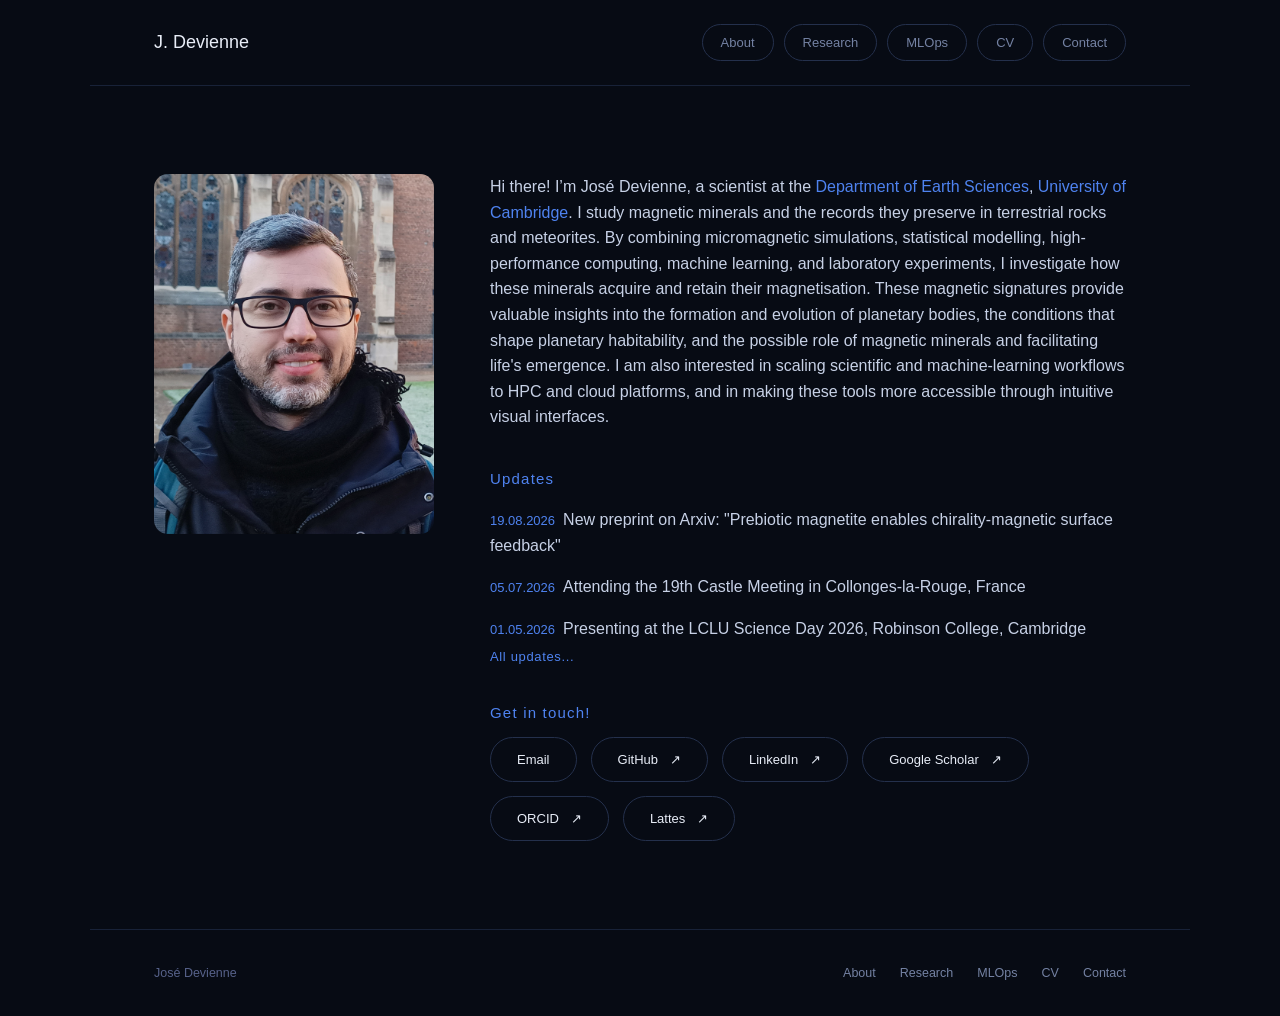
==== commit 74c81891: "added orcid, lattes and maps" ====
--- a/index.html
+++ b/index.html
@@ -11,7 +11,7 @@
 
   <!-- Step 1: brand top-left (links home), tabs top-right -->
   <nav>
-    <a class="brand" href="index.html">Under construction... </a>
+    <a class="brand" href="index.html">J. Devienne </a>
     <div class="tabs">
       <a href="about.html">About</a>
       <a href="research.html">Research</a>
@@ -28,7 +28,12 @@
     </figure>
     <div>
       <p class="lede">
-        Hi there! I'm José Devienne, a scientist at the <a href="https://www.esc.cam.ac.uk/" target="_blank" rel="noopener">Department of Earth Sciences</a>, <a href="https://www.cam.ac.uk/" target="_blank" rel="noopener">University of Cambridge</a>. In my research, I combine numerical modeling, HPC, machine learning, and experimental work to track magnetic records preserved in terrestrial rocks and meteorites. I then use this information to understand how planets formed and evolved, and how Earth's magnetic field may have influenced the origin of life. My recent interests include extending locally developed ML codes to larger-scale facilities (e.g., cloud computing), and exploring how such applications can be delivered efficiently through intuitive visual interfaces.
+        Hi there! I’m José Devienne, a scientist at the <a href="https://www.esc.cam.ac.uk/" target="_blank" rel="noopener">Department of Earth Sciences</a>, 
+        <a href="https://www.cam.ac.uk/" target="_blank" rel="noopener">University of Cambridge</a>. 
+        I study magnetic minerals and the records they preserve in terrestrial rocks and meteorites. 
+        By combining micromagnetic simulations, statistical modelling, high-performance computing, machine learning, and laboratory experiments, I investigate how these minerals acquire and retain their magnetisation. 
+        These magnetic signatures provide valuable insights into the formation and evolution of planetary bodies, the conditions that shape planetary habitability, and the possible role of magnetic minerals and facilitating life's emergence. 
+        I am also interested in scaling scientific and machine-learning workflows to HPC and cloud platforms, and in making these tools more accessible through intuitive visual interfaces.
       </p>
 
       <div class="label">Updates</div>
@@ -39,7 +44,7 @@
       <ul class="updates-list">
         <li>
           <button type="button" class="update-item" data-modal-target="modal-update-1">
-            <span class="date">19.08.2026</span>New paper is out on Arxiv! "Prebiotic magnetite enables chirality-magnetic surface feedback"
+            <span class="date">19.08.2026</span>New preprint on Arxiv: "Prebiotic magnetite enables chirality-magnetic surface feedback"
           </button>
         </li>
         <li>
@@ -55,12 +60,14 @@
       </ul>
       <button type="button" class="update-more" data-modal-target="modal-all-updates">All updates...</button>
 
-      <div class="pills-label">Get in touch</div>
+      <div class="pills-label">Get in touch!</div>
       <div class="pills">
         <a class="pill" href="mailto:jd2108@cam.ac.uk">Email</a>
         <a class="pill" href="https://github.com/devienne" target="_blank" rel="noopener">GitHub <span>↗</span></a>
         <a class="pill" href="https://www.linkedin.com/in/jose-devienne-331602205/" target="_blank" rel="noopener">LinkedIn <span>↗</span></a>
         <a class="pill" href="https://scholar.google.com/citations?user=Jmeok9IAAAAJ&hl=en" target="_blank" rel="noopener">Google Scholar <span>↗</span></a>
+        <a class="pill" href="https://orcid.org/0000-0002-2832-1135" target="_blank" rel="noopener">ORCID <span>↗</span></a>
+        <a class="pill" href="http://lattes.cnpq.br/3450826182387645" target="_blank" rel="noopener">Lattes <span>↗</span></a>
       </div>
     </div>
   </section>
@@ -81,13 +88,14 @@
        placeholders — edit freely; the modal just clones whichever <template>
        matches the clicked item's data-modal-target. -->
   <template id="modal-update-1">
-    <h3>New paper is out on Arxiv! "Prebiotic magnetite enables chirality-magnetic surface feedback"</h3>
-    <p>
-      In this work we show that magnetite particles would have formed through different mechanisms on early Earth settings. 
-      We then fully characterized the prebiotically plausible magnetite products both magnetically and morphologically and show that most particles occupy the so-called vortex range, where grains form complex magentic structures known as vortex states. 
-      We employ 3D micromagnetic modeling to show that such vortex magnetite particles are highly susceptible to interac magnetically with biomolecules, with potential implications for the origins of life.
-    </p>
-    <p><a href="https://arxiv.org/abs/2605.19387" target="_blank" rel="noopener">Link for the paper ↗</a></p>
+    <h3>New preprint on Arxiv: "Prebiotic magnetite enables chirality-magnetic surface feedback"</h3>
+    <p>
+      In this work, we show that magnetite particles can form through several geochemically plausible pathways under early-Earth conditions. Using magnetic measurements and electron microscopy, we characterize the resulting particles and find that most fall within the vortex-state size range, in which their magnetisation forms complex curling structures.
+    </p>
+    <p>
+      We then use three-dimensional micromagnetic simulations to demonstrate that these vortex-state particles can respond strongly to interactions with chiral molecules at their surfaces. Our results reveal a potential feedback mechanism between mineral magnetism and molecular chirality, with important implications for understanding the origin of life.
+    </p>
+    <p><a href="https://arxiv.org/abs/2605.19387" target="_blank" rel="noopener">Link for preprint ↗</a></p>
     <div class="modal-figures modal-figures--grid3">
       <img src="assets/updates/2026-08-19-new-paper/figure-1.jpg" alt="Figure from the paper">
     </div>
@@ -95,12 +103,12 @@
 
   <template id="modal-update-2">
     <h3>Attending the 19th Castle Meeting in Collonges-la-Rouge, France</h3>
-    <p>This year's Castle Meeting was in Collonges-la-Rouge, France. I gave a talk about how magnetite (Fe₃O₄) particles could have formed on early Earth settings.
-      I also talked about how such particles have the potent to have interacted with biomolecules in a prebiotic context that could facilitate the origins of life. 
-    The event was really great, lots of great presentations and nice people. The food was also impeccable. 
-    Looking forward to the next Castle Meeting in Greece!</p>
-    <p><a href="https://castle2026.sciencesconf.org/" target="_blank" rel="noopener">	
-19th biennial Castle Meeting: New trends on Rock, Paleo and Environmental magnetism ↗</a></p>
+    <p>
+      This year’s <a href="https://castle2026.sciencesconf.org/" target="_blank" rel="noopener">Castle Meeting</a> took place in the beautiful village of Collonges-la-Rouge, France. I presented our research on how magnetite (Fe₃O₄) particles may have formed in early-Earth environments and how their magnetic properties could have enabled interactions with chiral molecules under prebiotic conditions, potentially contributing to processes involved in the origin of life.
+    </p>
+    <p>
+      It was a great meeting, with lots of interesting presentations, and it was also really nice to catch up with friends and colleagues. I am already looking forward to the next Castle Meeting in Greece in 2028!
+    </p>  
     <div class="modal-figures modal-figures--grid3">
       <img src="assets/updates/2026-07-05-castle-meeting/presentation.jpg" alt="Castle Meeting photo">
       <img src="assets/updates/2026-07-05-castle-meeting/photo-1.jpg" alt="Castle Meeting photo">
@@ -113,34 +121,27 @@
 
   <template id="modal-update-3">
     <h3>Presenting at the LCLU Science Day 2026, Robinson College, Cambridge, UK</h3>
-    <p>The LCLU Science Day was held at Robinson College this year. My talk was about a physical model we develop to understand the behavior of magnetic minerals formed under early Earth conditions 
-      when exposed to relevant chiral biomolecules. Our models show that magnetic particles, particularly magnetite (Fe₃O₄), can have their magnetic properties altered by the presence of chiral biomolecules, 
-      which could have implications for the origins of life.                                                   
-    </p>
-    <p><a href="https://www.lclu.cam.ac.uk/events/annual-science-day" target="_blank" rel="noopener">LCLU Science Day 2026 ↗</a></p>
+    <p>This year’s <a href="https://www.lclu.cam.ac.uk/events/annual-science-day" target="_blank" rel="noopener">LCLU Science Day 2026</a> took place at Robinson College. I gave a talk about a physical model we developed to understand how magnetic minerals formed under early-Earth conditions might respond to nearby chiral biomolecules. Our results suggest that these molecules can alter the magnetic state of the particles, particularly magnetite (Fe₃O₄), revealing a possible connection between mineral magnetism, molecular chirality, and the origin of life.
+    </p>
+
     <div class="modal-figures modal-figures--grid3">
       <img src="assets/updates/2026-05-01-LCLU_science_day_2026/bafkreic6p727jcxnl7jypznqcf3vkzktdg4hadjhcupgtpmcw5u6qaf5qa.jpg" alt="LCLU Science Day 2026 photo">
     </div>
   </template>
 
   <template id="modal-update-4">
-    <h3>Talk for the Isotope Coffee at Department of Earth Sciences, Cambridge</h3>
-    <p>In this talk had a broad overview of life's homochirality. We then discussed this feature of life is central
-      for life's functioning and how it could have emerged on early Earth. We finally discussed how magnetic minerals could have played a role in the emergence of life's homochirality,
-      and would they have formed on early Earth enviroments billions of years ago.</p>
-    <p><a href="https://www.esc.cam.ac.uk" target="_blank" rel="noopener">Department of Earth Sciences event ↗</a></p>
+    <h3>Talk at the Isotope Coffee, Department of Earth Sciences, Cambridge</h3>
+    <p>In this talk, I gave a broad overview of homochirality—the preference of life for molecules with a particular handedness. We discussed why this feature is essential for life, how it may have emerged on early Earth, and the role that magnetic minerals could have played in this process. Finally, I looked at whether these minerals could have formed in early-Earth environments billions of years ago.</p>
     <div class="modal-figures modal-figures--grid3">
       <img src="assets/updates/2026-04-20-department/IMG-20260306-WA0013.jpg" alt="Department event photo">
     </div>
   </template>
 
   <template id="modal-update-5">
-    <h3>Shedding light on magnets at Diamond Light Source, Oxfordshire, UK</h3>
-    <p>We visited the Diamond Light Source synchrotron in Oxfordshire, UK, to shed syncrotron light on meteorites! 
-      This facility allows us to reconstruct the magnetic structure of meteorites in 3D, which is crucial to understand how they formed and evolved.
-      This was part of a project lead by Dr. Eli Mansbach from the University of Cambridge. 
-    </p>
-    <p><a href="https://www.diamond.ac.uk" target="_blank" rel="noopener">Diamond Light Source ↗</a></p>
+    <h3>Shedding synchrotron light on meteorites at Diamond Light Source, Oxford, UK</h3>
+    <p>We visited the <a href="https://www.diamond.ac.uk" target="_blank" rel="noopener">Diamond Light Source</a> in Oxfordshire to shed synchrotron light on meteorites! The measurements allow us to reconstruct their magnetic structures in 3D, helping us understand how meteorites and their parent bodies formed and evolved. The visit was part of a project led by Dr Eli Mansbach from the University of Cambridge. 
+    </p>
+    
     <div class="modal-figures modal-figures--grid3">
       <img src="assets/updates/2026-02-01-diamond_light_source/IMG_20260205_123324.jpg" alt="Diamond Light Source photo">
       <img src="assets/updates/2026-02-01-diamond_light_source/IMG_20260205_123339.jpg" alt="Diamond Light Source photo">
@@ -152,13 +153,13 @@
 
   <template id="modal-update-6">
     <h3>Visiting the Laboratory of Molecular Biology (LMB), Medical Research Council, Cambridge</h3>
-    <p>I visited the LMB to conduct measurements of circular dichroism (CD) on biocompounds. 
-      The RMC is a publicly funded organization that supports research in the biomedical sciences. 
-      The LMB has made significant contributions to the field of molecular biology, including the discovery of the structure of DNA.
-      There is a photo where I'm next to a panel showing all the Nobel prizes awarded to LMB researchers, which is quite impressive.
-      Huge thanks to Dr. Ziwei Liu (Leibniz-Institut für Photonische Technologie) for invaluable support during the visit and during experiment.
-    </p>
-    <p><a href="https://www.ukri.org/councils/mrc/" target="_blank" rel="noopener">LMB website ↗</a></p>
+    <p>
+      I visited the LMB to carry out circular dichroism (CD) measurements on chiral compounds. The LMB is part of the Medical Research Council (MRC), a publicly funded organisation that supports biomedical research in the UK. It has a remarkable scientific history, including work that helped reveal the structure of DNA.
+    </p>
+    <p>
+      In the photo, I am standing next to a panel listing the Nobel Prizes awarded to LMB researchers. Many thanks to  <a href="https://ziwei-personal-git.github.io/" target="_blank" rel="noopener">Dr Ziwei Liu</a> 
+      for all the help during the visit and with the experiments.
+    </p>
     <div class="modal-figures modal-figures--grid3">
       <img src="assets/updates/2025-10-28-visit_LMB/IMG_20251028_105400.jpg" alt="LMB visit photo">
       <img src="assets/updates/2025-10-28-visit_LMB/IMG_20251028_155237.jpg" alt="LMB visit photo">
@@ -169,13 +170,12 @@
 
   <template id="modal-update-7">
     <h3>Visiting the Institute for Rock Magnetism (IRM) in Minneapolis, USA</h3>
-    <p>On late April 2025 I visited the Institute for Rock Magnetism (IRM) in Minneapolis, USA, as part of 
-      a visiting fellowship funded by the National Science Foundation (NSF). During my visit, I used the facilities in the
-      IRM to fully characterized magnetic particles formed under prebiotic conditions. We measured the magnetic signals of individual
-      magnetic carriers using the Quantum Diamond Microscope (QDM) (whose measurement maps look like a collection of Pepsi symbols according
-      to a friend of mine). That was super fun to have the opportunity to use the IRM facilities and learn from the amazing scientific staff they have.
-    </p>
-    <p><a href="https://cse.umn.edu/irm" target="_blank" rel="noopener">IRM website ↗</a></p>
+    <p>
+      In late April 2025, I visited the <a href="https://cse.umn.edu/irm" target="_blank" rel="noopener">Institute for Rock Magnetism (IRM)</a> in Minneapolis through a visiting fellowship funded by the National Science Foundation (NSF). During my stay, I used the IRM facilities to characterise magnetic particles formed under prebiotic conditions. We also measured the magnetic signals of individual particles using a Quantum Diamond Microscope (QDM) (with the resulting maps looking like a collection of Pepsi logos, as a friend once pointed out!)
+    </p>
+    <p>
+      It was a lot of fun to use the IRM’s facilities and learn from its amazing scientific staff.
+    </p>
     <div class="modal-figures modal-figures--grid3">
       <img src="assets/updates/2025-05-01-visit_IRM/IMG_20250419_161351.jpg" alt="IRM visit photo">
       <img src="assets/updates/2025-05-01-visit_IRM/IMG_20250421_111859.jpg" alt="IRM visit photo">
@@ -230,6 +230,8 @@
     </ul>
   </template>
 
+  <button class="modal-nav modal-prev" id="modal-prev" type="button" aria-label="Previous update" hidden>&lsaquo;</button>
+  <button class="modal-nav modal-next" id="modal-next" type="button" aria-label="Next update" hidden>&rsaquo;</button>
   <div class="modal-overlay" id="modal-overlay" hidden>
     <div class="modal" role="dialog" aria-modal="true">
       <button class="modal-close" id="modal-close" type="button" aria-label="Close">&times;</button>
--- a/style.css
+++ b/style.css
@@ -113,8 +113,8 @@
 
 /* Inline links inside intro-style paragraphs read as plain text —
    no color change, no underline — but stay clickable. */
-.lede a { color: inherit; text-decoration: none; }
-.lede a:hover { color: inherit; }
+.lede a { color: var(--accent); text-decoration: none; }
+.lede a:hover { color: var(--accent-soft); }
 
 /* "What's going on" — clickable dated updates, each opening the
    shared modal (same component the Research panels use). */
@@ -456,6 +456,29 @@
 }
 .pill:hover { border-color: var(--accent); color: var(--accent-soft); }
 
+/* Address + map — Contact page only. "ADDRESS" and "CONTACT" are both
+   .contact .label kickers, ADDRESS first, CONTACT (with the pills) below. */
+.contact address {
+  font-style: normal;
+  font-family: var(--mono);
+  font-size: 14px;
+  line-height: 1.8;
+  color: var(--ink-soft);
+}
+.map-embed {
+  margin-top: 24px;
+  border-radius: 12px;
+  overflow: hidden;
+  border: 1px solid var(--line-card);
+}
+.map-embed iframe {
+  display: block;
+  width: 100%;
+  height: 320px;
+  border: 0;
+}
+.map-embed + .label { margin-top: 56px; }
+
 /* ============================================================
    Footer
    ============================================================ */
@@ -634,4 +657,33 @@
 .lightbox-nav:hover { border-color: var(--accent); color: var(--accent-soft); }
 .lightbox-nav[hidden] { display: none; }
 .lightbox-prev { left: 20px; }
-.lightbox-next { right: 20px; }+.lightbox-next { right: 20px; }
+
+/* Modal prev/next — step between updates, in the same order as the
+   #modal-all-updates archive list. script.js hides these when the open
+   template isn't part of that sequence (e.g. the archive list itself). */
+.modal-nav {
+  position: fixed;
+  top: 50%;
+  transform: translateY(-50%);
+  width: 44px;
+  height: 44px;
+  display: flex;
+  align-items: center;
+  justify-content: center;
+  background: none;
+  border: 1px solid var(--line-pill);
+  border-radius: 999px;
+  color: var(--ink);
+  font-size: 22px;
+  line-height: 1;
+  cursor: pointer;
+  transition: border-color 0.15s, color 0.15s;
+  /* .modal-overlay has z-index: 100 and lives in the DOM after these
+     buttons — without this they'd render behind its dark backdrop. */
+  z-index: 110;
+}
+.modal-nav:hover { border-color: var(--accent); color: var(--accent-soft); }
+.modal-nav[hidden] { display: none; }
+.modal-prev { left: 20px; }
+.modal-next { right: 20px; }
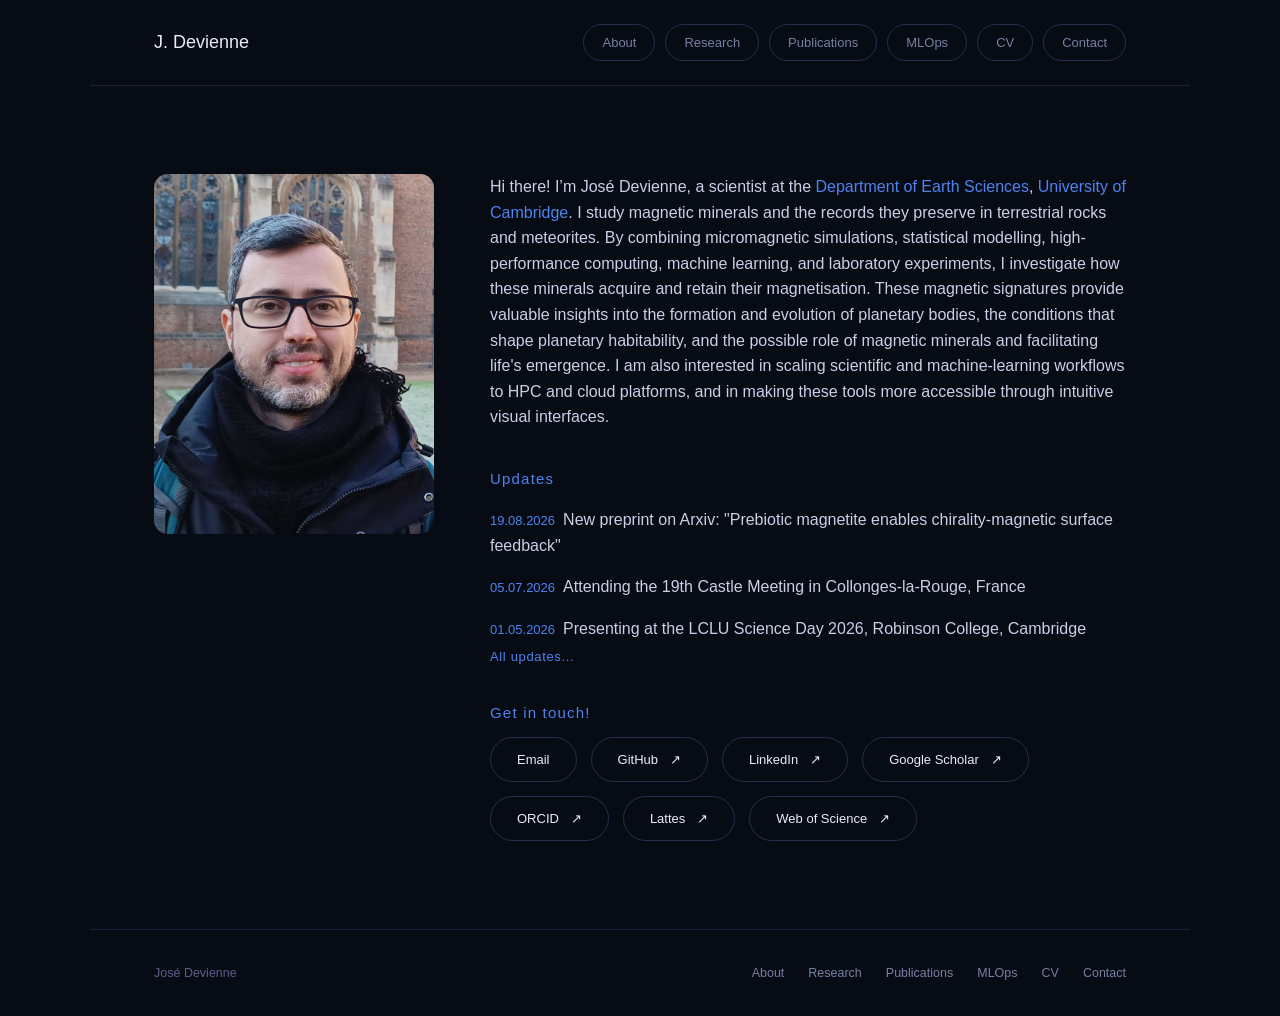
==== commit 40cc8501: "add publications" ====
--- a/index.html
+++ b/index.html
@@ -15,6 +15,7 @@
     <div class="tabs">
       <a href="about.html">About</a>
       <a href="research.html">Research</a>
+      <a href="publications.html">Publications</a>
       <a href="mlops.html">MLOps</a>
       <a href="cv.html">CV</a>
       <a href="contact.html">Contact</a>
@@ -68,6 +69,7 @@
         <a class="pill" href="https://scholar.google.com/citations?user=Jmeok9IAAAAJ&hl=en" target="_blank" rel="noopener">Google Scholar <span>↗</span></a>
         <a class="pill" href="https://orcid.org/0000-0002-2832-1135" target="_blank" rel="noopener">ORCID <span>↗</span></a>
         <a class="pill" href="http://lattes.cnpq.br/3450826182387645" target="_blank" rel="noopener">Lattes <span>↗</span></a>
+        <a class="pill" href="https://www.webofscience.com/wos/author/record/LVS-1310-2024" target="_blank" rel="noopener">Web of Science <span>↗</span></a>
       </div>
     </div>
   </section>
@@ -77,6 +79,7 @@
     <div class="foot-links">
       <a href="about.html">About</a>
       <a href="research.html">Research</a>
+      <a href="publications.html">Publications</a>
       <a href="mlops.html">MLOps</a>
       <a href="cv.html">CV</a>
       <a href="contact.html">Contact</a>
@@ -138,8 +141,8 @@
   </template>
 
   <template id="modal-update-5">
-    <h3>Shedding synchrotron light on meteorites at Diamond Light Source, Oxford, UK</h3>
-    <p>We visited the <a href="https://www.diamond.ac.uk" target="_blank" rel="noopener">Diamond Light Source</a> in Oxfordshire to shed synchrotron light on meteorites! The measurements allow us to reconstruct their magnetic structures in 3D, helping us understand how meteorites and their parent bodies formed and evolved. The visit was part of a project led by Dr Eli Mansbach from the University of Cambridge. 
+    <h3>Shedding synchrotron light on meteorites at Diamond Light Source, Oxford, UK</h3> 
+    <p>We visited the <a href="https://www.diamond.ac.uk" target="_blank" rel="noopener">Diamond Light Source</a> in Oxfordshire to shed synchrotron light on meteorites! The measurements allow us to reconstruct their magnetic structures in 3D, helping us understand how meteorites and their parent bodies formed and evolved. The visit was part of a project led by <a href="https://sites.google.com/view/elias-mansbach/home?authuser=0" target="_blank" rel="noopener">Dr Eli Mansbach</a> from the University of Cambridge. 
     </p>
     
     <div class="modal-figures modal-figures--grid3">
--- a/style.css
+++ b/style.css
@@ -306,7 +306,7 @@
 .panel .shade {
   position: absolute;
   inset: 0;
-  background: linear-gradient(180deg, rgba(7,11,20,0.15) 0%, rgba(7,11,20,0) 35%, rgba(7,11,20,0.92) 100%);
+  background: linear-gradient(180deg, rgba(7,11,20,0.3) 0%, rgba(7,11,20,0.1) 25%, rgba(7,11,20,1) 100%);
 }
 .panel .cap {
   position: absolute;
@@ -387,6 +387,34 @@
 @media (max-width: 767px) {
   .cards { grid-template-columns: 1fr; }
 }
+
+/* ============================================================
+   Publications page
+   ============================================================ */
+.pubs { padding: 64px var(--pad) 96px; }
+/* Two .pubs sections stack directly on the Publications page (main list,
+   then Conference & Symposium Abstracts) — tighten the gap between them. */
+.pubs:has(+ .pubs) { padding-bottom: 24px; }
+.pubs + .pubs { padding-top: 24px; }
+.pubs > .label { display: block; margin-bottom: 32px; }
+.pub-group { margin-bottom: 48px; }
+.pub-group:last-child { margin-bottom: 0; }
+.pub-group .k {
+  display: block;
+  font-family: var(--mono);
+  font-size: 13px;
+  letter-spacing: 0.08em;
+  color: var(--ink-dim);
+  margin-bottom: 16px;
+}
+.pub-list { list-style: none; padding: 0; display: flex; flex-direction: column; gap: 16px; }
+.pub-list li { font-size: 15px; line-height: 1.7; color: var(--ink-soft); }
+.pub-list li strong { color: var(--ink); font-weight: 600; }
+.pub-list .venue { font-style: italic; }
+.pub-list a { color: var(--accent); text-decoration: none; }
+.pub-list a:hover { color: var(--accent-soft); }
+.pub-list li.placeholder { color: var(--ink-dim); font-style: italic; }
+.pub-list li.placeholder strong { color: var(--ink-dim); }
 
 /* ============================================================
    CV page
